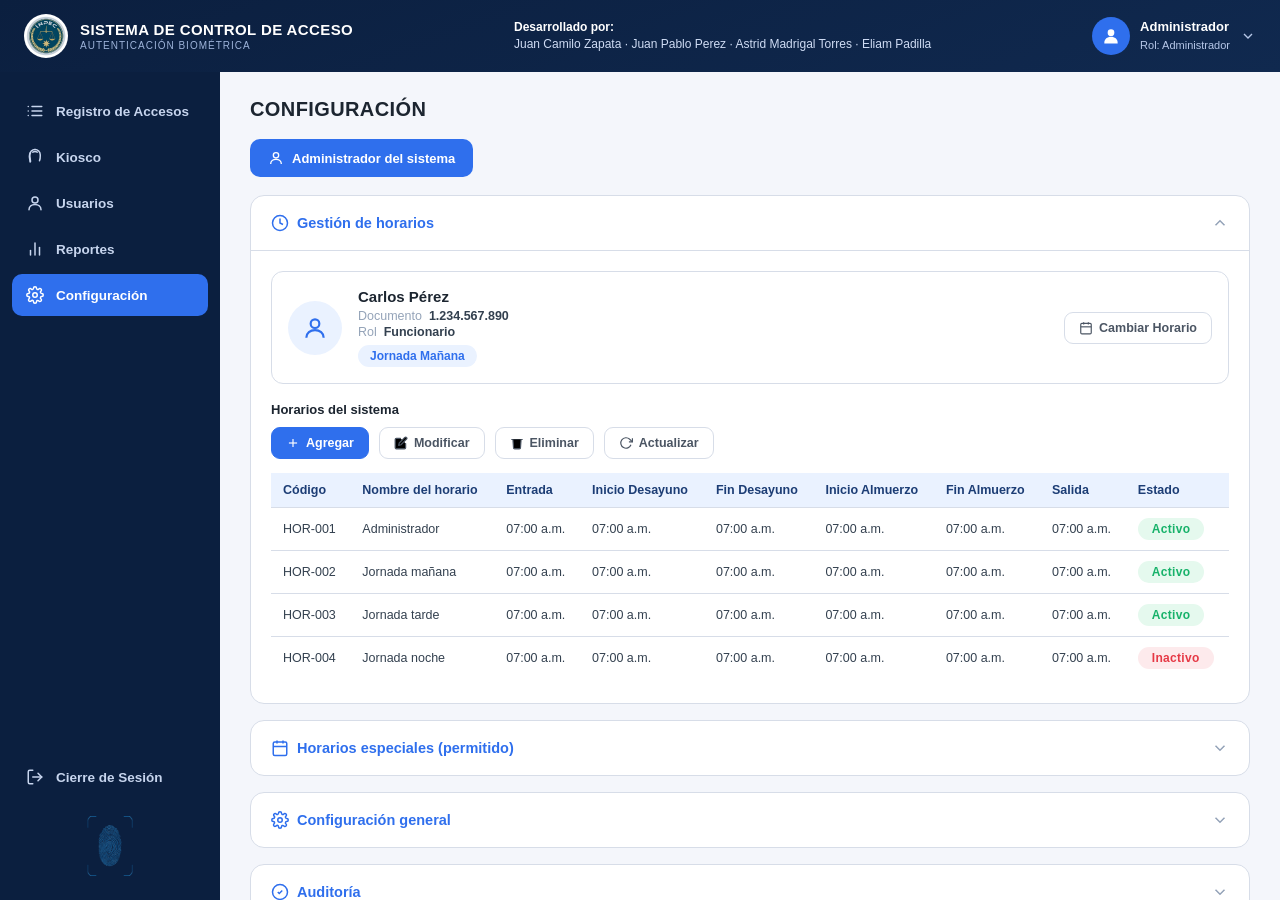
==== configuracion.html @ dfa9789c "construyendo el acordeón  envolviendo las 2 secciones que ya existen (Gestión de horarios y Horarios" ====
<!DOCTYPE html>
<html lang="es">
<head>
<meta charset="UTF-8">
<meta name="viewport" content="width=device-width, initial-scale=1.0">
<title>Configuración | BioAccess</title>
<link rel="stylesheet" href="css/styles.css">
<link rel="stylesheet" href="css/app-shell.css">
<link rel="stylesheet" href="css/registro.css">
<link rel="stylesheet" href="css/configuracion.css">
</head>
<body>

<div class="app">

  <!-- ================= Topbar ================= -->
  <header class="topbar">
    <div class="topbar-brand">
      <img class="logo-inpec" src="assets/logo-inpec.png" alt="Logo INPEC">
      <div class="topbar-brand-text">
        <h1>SISTEMA DE CONTROL DE ACCESO</h1>
        <p>AUTENTICACIÓN BIOMÉTRICA</p>
      </div>
    </div>

    <div class="topbar-devs">
      <strong>Desarrollado por:</strong>
      Juan Camilo Zapata · Juan Pablo Perez · Astrid Madrigal Torres · Eliam Padilla
    </div>

    <div class="topbar-profile">
      <div class="avatar">
        <svg viewBox="0 0 24 24" fill="currentColor">
          <circle cx="12" cy="8" r="4"/>
          <path d="M4 20c0-4.4 3.6-7 8-7s8 2.6 8 7v1H4v-1z"/>
        </svg>
      </div>
      <div class="who">
        <strong>Administrador</strong>
        <span>Rol: Administrador</span>
      </div>
      <svg class="chevron" viewBox="0 0 24 24" fill="none" stroke="currentColor" stroke-width="2"><path d="M6 9l6 6 6-6"/></svg>
    </div>
  </header>

  <div class="app-body">

    <!-- ================= Sidebar ================= -->
    <aside class="sidebar">
      <nav class="sidebar-nav">
        <a href="registro.html" class="sidebar-link">
          <svg viewBox="0 0 24 24" fill="none" stroke-width="2" stroke-linecap="round" stroke-linejoin="round"><line x1="8" y1="6" x2="21" y2="6"/><line x1="8" y1="12" x2="21" y2="12"/><line x1="8" y1="18" x2="21" y2="18"/><line x1="3" y1="6" x2="3.01" y2="6"/><line x1="3" y1="12" x2="3.01" y2="12"/><line x1="3" y1="18" x2="3.01" y2="18"/></svg>
          Registro de Accesos
        </a>
        <a href="kiosco.html" class="sidebar-link">
          <svg viewBox="0 0 24 24" fill="none" stroke-width="2" stroke-linecap="round" stroke-linejoin="round"><path d="M12 2a7 7 0 0 0-7 7c0 4 1 6 1 9"/><path d="M12 2a7 7 0 0 1 7 7c0 3 .3 5-1 8"/><path d="M9 5.5a6 6 0 0 1 6 0"/><path d="M6 6.5C6 6.5 4.5 8 4.5 11c0 3.5 1 5 1 7.5"/></svg>
          Kiosco
        </a>
        <a href="usuarios.html" class="sidebar-link">
          <svg viewBox="0 0 24 24" fill="none" stroke-width="2" stroke-linecap="round" stroke-linejoin="round"><circle cx="12" cy="8" r="4"/><path d="M4 21c0-4.4 3.6-7 8-7s8 2.6 8 7"/></svg>
          Usuarios
        </a>
        <a href="reportes.html" class="sidebar-link">
          <svg viewBox="0 0 24 24" fill="none" stroke-width="2" stroke-linecap="round" stroke-linejoin="round"><line x1="18" y1="20" x2="18" y2="10"/><line x1="12" y1="20" x2="12" y2="4"/><line x1="6" y1="20" x2="6" y2="14"/></svg>
          Reportes
        </a>
        <a href="configuracion.html" class="sidebar-link active">
          <svg viewBox="0 0 24 24" fill="none" stroke-width="2" stroke-linecap="round" stroke-linejoin="round"><circle cx="12" cy="12" r="3"/><path d="M19.4 15a1.7 1.7 0 0 0 .3 1.9l.1.1a2 2 0 1 1-2.8 2.8l-.1-.1a1.7 1.7 0 0 0-1.9-.3 1.7 1.7 0 0 0-1 1.5V21a2 2 0 1 1-4 0v-.1a1.7 1.7 0 0 0-1-1.6 1.7 1.7 0 0 0-1.9.3l-.1.1a2 2 0 1 1-2.8-2.8l.1-.1a1.7 1.7 0 0 0 .3-1.9 1.7 1.7 0 0 0-1.5-1H3a2 2 0 1 1 0-4h.1a1.7 1.7 0 0 0 1.6-1 1.7 1.7 0 0 0-.3-1.9l-.1-.1a2 2 0 1 1 2.8-2.8l.1.1a1.7 1.7 0 0 0 1.9.3H9a1.7 1.7 0 0 0 1-1.5V3a2 2 0 1 1 4 0v.1a1.7 1.7 0 0 0 1 1.5 1.7 1.7 0 0 0 1.9-.3l.1-.1a2 2 0 1 1 2.8 2.8l-.1.1a1.7 1.7 0 0 0-.3 1.9V9a1.7 1.7 0 0 0 1.5 1H21a2 2 0 1 1 0 4h-.1a1.7 1.7 0 0 0-1.5 1z"/></svg>
          Configuración
        </a>
      </nav>

      <div class="sidebar-spacer"></div>

      <nav class="sidebar-nav">
        <a href="index.html" class="sidebar-link">
          <svg viewBox="0 0 24 24" fill="none" stroke-width="2" stroke-linecap="round" stroke-linejoin="round"><path d="M9 21H5a2 2 0 0 1-2-2V5a2 2 0 0 1 2-2h4"/><polyline points="16 17 21 12 16 7"/><line x1="21" y1="12" x2="9" y2="12"/></svg>
          Cierre de Sesión
        </a>
      </nav>

      <div class="sidebar-fingerprint">
        <img src="assets/logo-huella.png" alt="Huella digital">
      </div>
    </aside>

    <!-- ================= Contenido ================= -->
    <main class="content">
      <h2 class="page-title">CONFIGURACIÓN</h2>

      <button class="btn-open-admin" onclick="document.getElementById('modalAdmin').classList.remove('hidden'); cargarAdministradores();">
        <svg viewBox="0 0 24 24" fill="none" stroke="currentColor" stroke-width="2"><circle cx="12" cy="8" r="4"/><path d="M4 21c0-4.4 3.6-7 8-7s8 2.6 8 7"/></svg>
        Administrador del sistema
      </button>

      <div class="acordeon">

        <!-- ============ Gestión de horarios ============ -->
        <div class="acordeon-item abierto" data-panel="horarios">
          <button class="acordeon-header" onclick="alternarAcordeon('horarios')">
            <span class="acordeon-header-left">
              <svg viewBox="0 0 24 24" fill="none" stroke="currentColor" stroke-width="2"><circle cx="12" cy="12" r="10"/><polyline points="12 6 12 12 16 14"/></svg>
              Gestión de horarios
            </span>
            <svg class="acordeon-chevron" viewBox="0 0 24 24" fill="none" stroke="currentColor" stroke-width="2"><polyline points="6 9 12 15 18 9"/></svg>
          </button>
          <div class="acordeon-body">

            <div class="current-schedule">
              <div class="avatar-lg">
                <svg viewBox="0 0 24 24" fill="none" stroke="currentColor" stroke-width="2"><circle cx="12" cy="8" r="4"/><path d="M4 21c0-4.4 3.6-7 8-7s8 2.6 8 7"/></svg>
              </div>
              <div class="info">
                <h4>Carlos Pérez</h4>
                <p>Documento &nbsp;<strong>1.234.567.890</strong></p>
                <p>Rol &nbsp;<strong>Funcionario</strong></p>
                <span class="schedule-chip">Jornada Mañana</span>
              </div>
              <button class="btn-sm">
                <svg viewBox="0 0 24 24" fill="none" stroke="currentColor" stroke-width="2"><rect x="3" y="4" width="18" height="18" rx="2"/><line x1="16" y1="2" x2="16" y2="6"/><line x1="8" y1="2" x2="8" y2="6"/><line x1="3" y1="10" x2="21" y2="10"/></svg>
                Cambiar Horario
              </button>
            </div>

            <p style="font-size:13px; font-weight:700; color:#1c2530; margin-bottom:10px;">Horarios del sistema</p>

            <div class="actions-bar">
              <button class="btn-sm primary">
                <svg viewBox="0 0 24 24" fill="none" stroke="currentColor" stroke-width="2"><line x1="12" y1="5" x2="12" y2="19"/><line x1="5" y1="12" x2="19" y2="12"/></svg>
                Agregar
              </button>
              <button class="btn-sm">
                <svg viewBox="0 0 24 24" stroke-width="2" stroke-linecap="round" stroke-linejoin="round"><path d="M11 4H4a2 2 0 0 0-2 2v14a2 2 0 0 0 2 2h14a2 2 0 0 0 2-2v-7"/><path d="M18.5 2.5a2.1 2.1 0 0 1 3 3L12 15l-4 1 1-4 9.5-9.5z"/></svg>
                Modificar
              </button>
              <button class="btn-sm">
                <svg viewBox="0 0 24 24" stroke-width="2" stroke-linecap="round" stroke-linejoin="round"><polyline points="3 6 5 6 21 6"/><path d="M19 6l-1 14a2 2 0 0 1-2 2H8a2 2 0 0 1-2-2L5 6"/></svg>
                Eliminar
              </button>
              <button class="btn-sm">
                <svg viewBox="0 0 24 24" fill="none" stroke="currentColor" stroke-width="2"><polyline points="23 4 23 10 17 10"/><path d="M20.5 15a9 9 0 1 1-2.1-9.4L23 10"/></svg>
                Actualizar
              </button>
            </div>

            <div class="table-mini-wrap">
              <table class="table-mini">
                <thead>
                  <tr>
                    <th>Código</th><th>Nombre del horario</th><th>Entrada</th>
                    <th>Inicio Desayuno</th><th>Fin Desayuno</th>
                    <th>Inicio Almuerzo</th><th>Fin Almuerzo</th>
                    <th>Salida</th><th>Estado</th>
                  </tr>
                </thead>
                <tbody>
                  <tr><td>HOR-001</td><td>Administrador</td><td>07:00 a.m.</td><td>07:00 a.m.</td><td>07:00 a.m.</td><td>07:00 a.m.</td><td>07:00 a.m.</td><td>07:00 a.m.</td><td><span class="badge activo">Activo</span></td></tr>
                  <tr><td>HOR-002</td><td>Jornada mañana</td><td>07:00 a.m.</td><td>07:00 a.m.</td><td>07:00 a.m.</td><td>07:00 a.m.</td><td>07:00 a.m.</td><td>07:00 a.m.</td><td><span class="badge activo">Activo</span></td></tr>
                  <tr><td>HOR-003</td><td>Jornada tarde</td><td>07:00 a.m.</td><td>07:00 a.m.</td><td>07:00 a.m.</td><td>07:00 a.m.</td><td>07:00 a.m.</td><td>07:00 a.m.</td><td><span class="badge activo">Activo</span></td></tr>
                  <tr><td>HOR-004</td><td>Jornada noche</td><td>07:00 a.m.</td><td>07:00 a.m.</td><td>07:00 a.m.</td><td>07:00 a.m.</td><td>07:00 a.m.</td><td>07:00 a.m.</td><td><span class="badge inactivo">Inactivo</span></td></tr>
                </tbody>
              </table>
            </div>

          </div>
        </div>

        <!-- ============ Horarios especiales ============ -->
        <div class="acordeon-item" data-panel="especiales">
          <button class="acordeon-header" onclick="alternarAcordeon('especiales')">
            <span class="acordeon-header-left">
              <svg viewBox="0 0 24 24" fill="none" stroke="currentColor" stroke-width="2"><rect x="3" y="4" width="18" height="18" rx="2"/><line x1="16" y1="2" x2="16" y2="6"/><line x1="8" y1="2" x2="8" y2="6"/><line x1="3" y1="10" x2="21" y2="10"/></svg>
              Horarios especiales (permitido)
            </span>
            <svg class="acordeon-chevron" viewBox="0 0 24 24" fill="none" stroke="currentColor" stroke-width="2"><polyline points="6 9 12 15 18 9"/></svg>
          </button>
          <div class="acordeon-body">

            <div class="actions-bar">
              <button class="btn-sm primary">
                <svg viewBox="0 0 24 24" fill="none" stroke="currentColor" stroke-width="2"><line x1="12" y1="5" x2="12" y2="19"/><line x1="5" y1="12" x2="19" y2="12"/></svg>
                Agregar
              </button>
              <button class="btn-sm">
                <svg viewBox="0 0 24 24" stroke-width="2" stroke-linecap="round" stroke-linejoin="round"><path d="M11 4H4a2 2 0 0 0-2 2v14a2 2 0 0 0 2 2h14a2 2 0 0 0 2-2v-7"/><path d="M18.5 2.5a2.1 2.1 0 0 1 3 3L12 15l-4 1 1-4 9.5-9.5z"/></svg>
                Modificar
              </button>
              <button class="btn-sm">
                <svg viewBox="0 0 24 24" stroke-width="2" stroke-linecap="round" stroke-linejoin="round"><polyline points="3 6 5 6 21 6"/><path d="M19 6l-1 14a2 2 0 0 1-2 2H8a2 2 0 0 1-2-2L5 6"/></svg>
                Eliminar
              </button>
              <label class="filter-input filter-search">
                <svg viewBox="0 0 24 24" fill="none" stroke="currentColor" stroke-width="2"><circle cx="11" cy="11" r="8"/><line x1="21" y1="21" x2="16.65" y2="16.65"/></svg>
                <input type="text" placeholder="Buscar">
              </label>
            </div>

            <div class="table-mini-wrap">
              <table class="table-mini">
                <thead>
                  <tr><th>Usuarios</th><th>Motivo</th><th>Fecha</th><th>Hora inicio</th><th>Hora fin</th><th>Rol</th><th>Estado</th></tr>
                </thead>
                <tbody>
                  <tr><td>Carlos Pérez</td><td>Cita médica</td><td>10/07/2026</td><td>09:00 a.m.</td><td>11:00 a.m.</td><td>Vigilancia</td><td><span class="badge aprobado">Aprobado</span></td></tr>
                  <tr><td>Laura Torres</td><td>Capacitación</td><td>10/07/2026</td><td>02:00 p.m.</td><td>05:00 p.m.</td><td>Administrativos</td><td><span class="badge aprobado">Aprobado</span></td></tr>
                  <tr><td>Miguel Ángel</td><td>Trámites personales</td><td>10/07/2026</td><td>08:00 a.m.</td><td>10:00 a.m.</td><td>Administrador</td><td><span class="badge aprobado">Aprobado</span></td></tr>
                  <tr><td>Valentina Ruiz</td><td>Permiso personales</td><td>10/07/2026</td><td>03:00 p.m.</td><td>04:00 p.m.</td><td>Funcionario</td><td><span class="badge pendiente">Pendiente</span></td></tr>
                </tbody>
              </table>
            </div>

          </div>
        </div>

        <!-- ============ Configuración general (próximamente) ============ -->
        <div class="acordeon-item" data-panel="configGeneral">
          <button class="acordeon-header" onclick="alternarAcordeon('configGeneral')">
            <span class="acordeon-header-left">
              <svg viewBox="0 0 24 24" fill="none" stroke="currentColor" stroke-width="2"><circle cx="12" cy="12" r="3"/><path d="M19.4 15a1.7 1.7 0 0 0 .3 1.9l.1.1a2 2 0 1 1-2.8 2.8l-.1-.1a1.7 1.7 0 0 0-1.9-.3 1.7 1.7 0 0 0-1 1.5V21a2 2 0 1 1-4 0v-.1a1.7 1.7 0 0 0-1-1.6 1.7 1.7 0 0 0-1.9.3l-.1.1a2 2 0 1 1-2.8-2.8l.1-.1a1.7 1.7 0 0 0 .3-1.9 1.7 1.7 0 0 0-1.5-1H3a2 2 0 1 1 0-4h.1a1.7 1.7 0 0 0 1.6-1 1.7 1.7 0 0 0-.3-1.9l-.1-.1a2 2 0 1 1 2.8-2.8l.1.1a1.7 1.7 0 0 0 1.9.3H9a1.7 1.7 0 0 0 1-1.5V3a2 2 0 1 1 4 0v.1a1.7 1.7 0 0 0 1 1.5 1.7 1.7 0 0 0 1.9-.3l.1-.1a2 2 0 1 1 2.8 2.8l-.1.1a1.7 1.7 0 0 0-.3 1.9V9a1.7 1.7 0 0 0 1.5 1H21a2 2 0 1 1 0 4h-.1a1.7 1.7 0 0 0-1.5 1z"/></svg>
              Configuración general
            </span>
            <svg class="acordeon-chevron" viewBox="0 0 24 24" fill="none" stroke="currentColor" stroke-width="2"><polyline points="6 9 12 15 18 9"/></svg>
          </button>
          <div class="acordeon-body">
            <p style="font-size:13px; color:var(--gris-claro);">Próximamente: nombre de la institución, NIT, minutos de tolerancia, correo de notificaciones y ruta de respaldo.</p>
          </div>
        </div>

        <!-- ============ Auditoría (próximamente) ============ -->
        <div class="acordeon-item" data-panel="auditoria">
          <button class="acordeon-header" onclick="alternarAcordeon('auditoria')">
            <span class="acordeon-header-left">
              <svg viewBox="0 0 24 24" fill="none" stroke="currentColor" stroke-width="2"><path d="M9 12l2 2 4-4"/><circle cx="12" cy="12" r="10"/></svg>
              Auditoría
            </span>
            <svg class="acordeon-chevron" viewBox="0 0 24 24" fill="none" stroke="currentColor" stroke-width="2"><polyline points="6 9 12 15 18 9"/></svg>
          </button>
          <div class="acordeon-body">
            <p style="font-size:13px; color:var(--gris-claro);">Próximamente: historial de inicios de sesión, intentos fallidos y cambios realizados en el sistema.</p>
          </div>
        </div>

      </div>

      <!-- ============ Modal: Administrador del sistema ============ -->
      
      <div class="modal-overlay hidden" id="modalAdmin">
        <div class="modal-box">
          <button class="modal-close" onclick="document.getElementById('modalAdmin').classList.add('hidden')" aria-label="Cerrar">
            <svg viewBox="0 0 24 24" fill="none" stroke="currentColor" stroke-width="2"><line x1="18" y1="6" x2="6" y2="18"/><line x1="6" y1="6" x2="18" y2="18"/></svg>
          </button>

          <div class="panel-title">
            <svg viewBox="0 0 24 24" fill="none" stroke="currentColor" stroke-width="2"><circle cx="12" cy="8" r="4"/><path d="M4 21c0-4.4 3.6-7 8-7s8 2.6 8 7"/></svg>
            Administrador del sistema
          </div>
          <p style="font-size:12px; color:var(--gris-claro); margin-bottom:14px;">Lista de administradores</p>

          <div class="actions-bar">
            <button class="btn-sm primary" onclick="abrirModoNuevoAdmin()">
              <svg viewBox="0 0 24 24" fill="none" stroke="currentColor" stroke-width="2"><line x1="12" y1="5" x2="12" y2="19"/><line x1="5" y1="12" x2="19" y2="12"/></svg>
              Nuevo
            </button>
            
            <button class="btn-sm" onclick="cargarAdministradores()">
              <svg viewBox="0 0 24 24" fill="none" stroke="currentColor" stroke-width="2"><polyline points="23 4 23 10 17 10"/><path d="M20.5 15a9 9 0 1 1-2.1-9.4L23 10"/></svg>
              Actualizar
            </button>
          </div>

          <div style="border:1px solid var(--gris-borde); border-radius:10px; padding:6px; margin-bottom:20px;" id="listaAdministradores">
            <!-- Se llena dinámicamente desde JS -->
          </div>

          <p style="font-size:13px; font-weight:700; color:#1c2530; margin-bottom:14px;" id="tituloFormAdmin">Información del administrador seleccionado</p>

          <div class="form-field">
            <label>Nombre completo</label>
            <input type="text" id="adminNombreCompleto">
          </div>
          <div class="form-field">
            <label>Documento</label>
            <input type="text" id="adminDocumento">
          </div>
          <div class="form-field">
            <label>Usuario</label>
            <input type="text" id="adminUsuario">
          </div>
          <div class="form-field">
            <label>Correo electrónico</label>
            <input type="email" id="adminCorreo">
          </div>
          <div class="form-field" id="campoContrasenaNuevo" style="display:none;">
            <label>Contraseña</label>
            <input type="password" id="adminPasswordNuevo">
          </div>
          <div class="form-field" id="campoFechaCreacion">
            <label>Fecha de creación</label>
            <input type="text" id="adminFechaCreacion" disabled>
          </div>
          <div class="form-field" id="campoEstadoAdmin">
            <label>Estado</label>
            <select id="adminEstado" disabled>
              <option value="ACTIVO">Activo</option>
              <option value="INACTIVO">Inactivo</option>
            </select>
          </div>

          <div class="form-actions" id="botonesAdminExistente">
            <button class="btn-outline" onclick="abrirModalCambiarPassword()">
              <svg viewBox="0 0 24 24" fill="none" stroke="currentColor" stroke-width="2"><rect x="3" y="11" width="18" height="11" rx="2"/><path d="M7 11V7a5 5 0 0 1 10 0v4"/></svg>
              Cambiar contraseña
            </button>
            <button class="btn-danger-outline" id="btnDesactivarAdmin" onclick="alternarEstadoAdminSeleccionado()">
              <svg viewBox="0 0 24 24" fill="none" stroke="currentColor" stroke-width="2"><circle cx="12" cy="12" r="10"/><line x1="15" y1="9" x2="9" y2="15"/><line x1="9" y1="9" x2="15" y2="15"/></svg>
              Desactivar
            </button>
          </div>

          <div class="btn-guardar-row" style="gap:10px;">
            <button class="btn-outline" id="btnCancelarNuevo" style="display:none; flex:0;" onclick="cancelarModoNuevoAdmin()">Cancelar</button>
            <button class="btn-guardar" onclick="guardarAdministrador()">
              <svg viewBox="0 0 24 24" fill="none" stroke="currentColor" stroke-width="2"><path d="M19 21H5a2 2 0 0 1-2-2V5a2 2 0 0 1 2-2h11l5 5v11a2 2 0 0 1-2 2z"/><polyline points="17 21 17 13 7 13 7 21"/><polyline points="7 3 7 8 15 8"/></svg>
              Guardar cambio
            </button>
          </div>
        </div>
      </div>

      <!-- ============ Modal: Cambiar contraseña ============ -->
      <div class="modal-overlay hidden" id="modalCambiarPassword">
        <div class="modal-box" style="max-width:380px;">
          <button class="modal-close" onclick="cerrarModalCambiarPassword()" aria-label="Cerrar">
            <svg viewBox="0 0 24 24" fill="none" stroke="currentColor" stroke-width="2"><line x1="18" y1="6" x2="6" y2="18"/><line x1="6" y1="6" x2="18" y2="18"/></svg>
          </button>
          <div class="panel-title">
            <svg viewBox="0 0 24 24" fill="none" stroke="currentColor" stroke-width="2"><rect x="3" y="11" width="18" height="11" rx="2"/><path d="M7 11V7a5 5 0 0 1 10 0v4"/></svg>
            Cambiar contraseña
          </div>
          <div class="form-field">
            <label>Nueva contraseña</label>
            <input type="password" id="nuevaPassword1">
          </div>
          <div class="form-field">
            <label>Confirmar nueva contraseña</label>
            <input type="password" id="nuevaPassword2">
          </div>
          <p id="textoCoincidenciaPassword" style="font-size:13px; font-weight:600; text-align:center; margin-bottom:10px;"></p>
          <div class="btn-guardar-row">
            <button class="btn-guardar" onclick="confirmarCambioPassword()">Guardar contraseña</button>
          </div>
        </div>
      </div>

      <!-- ============ Modal: Confirmación (reutilizable) ============ -->
      <div class="modal-overlay hidden" id="modalConfirmacion">
        <div class="modal-box" style="max-width:380px;">
          <div class="panel-title">
            <svg viewBox="0 0 24 24" fill="none" stroke="currentColor" stroke-width="2"><circle cx="12" cy="12" r="10"/><line x1="12" y1="8" x2="12" y2="12"/><line x1="12" y1="16" x2="12.01" y2="16"/></svg>
            <span id="tituloConfirmacion">Confirmar acción</span>
          </div>
          <p id="mensajeConfirmacion" style="font-size:13px; color:var(--gris-texto); margin-bottom:20px;"></p>
          <div class="form-actions">
            <button class="btn-outline" id="btnCancelarConfirmacion">Cancelar</button>
            <button class="btn-guardar" id="btnAceptarConfirmacion" style="margin-left:0;">Aceptar</button>
          </div>
        </div>
      </div>

      <!-- ============ Modal: Aviso (reutilizable) ============ -->
      <div class="modal-overlay hidden" id="modalAviso">
        <div class="modal-box" style="max-width:380px;">
          <div class="panel-title">
            <svg viewBox="0 0 24 24" fill="none" stroke="currentColor" stroke-width="2"><circle cx="12" cy="12" r="10"/><path d="M9 12l2 2 4-4"/></svg>
            <span id="tituloAviso">Aviso</span>
          </div>
          <p id="mensajeAviso" style="font-size:13px; color:var(--gris-texto); margin-bottom:20px;"></p>
          <div class="btn-guardar-row">
            <button class="btn-guardar" id="btnAceptarAviso">Aceptar</button>
          </div>
        </div>
      </div>

    </main>
  </div>
</div>
<script>
  // ============ Estado del modal de Administrador ============
  let administradoresCompletos = [];
  let idAdminSeleccionado = null;
  let modoNuevoAdmin = false;
  let idAdminAntesDeNuevo = null; // ← nueva: recuerda a quién tenías abierto

  async function cargarAdministradores() {
    const resultado = await window.pywebview.api.listar_administradores();

    if (!resultado.ok) {
      await mostrarAviso('No se pudo cargar la lista de administradores: ' + resultado.error, 'Error');
      return;
    }

    administradoresCompletos = resultado.datos;
    renderizarListaAdmins();

    if (administradoresCompletos.length > 0) {
      seleccionarAdmin(administradoresCompletos[0].id_usuario);
    } else {
      abrirModoNuevoAdmin();
    }
  }

  function renderizarListaAdmins() {
    const contenedor = document.getElementById('listaAdministradores');
    contenedor.innerHTML = '';

    administradoresCompletos.forEach(admin => {
      const fila = document.createElement('div');
      fila.className = 'admin-list-row' + (admin.id_usuario === idAdminSeleccionado ? ' selected' : '');
      fila.onclick = () => seleccionarAdmin(admin.id_usuario);
      fila.innerHTML = `
        <span class="name">${admin.nombre_completo}${admin.estado ? '' : ' (Inactivo)'}</span>
        <span class="user">${admin.usuario}</span>
      `;
      contenedor.appendChild(fila);
    });
  }

  function seleccionarAdmin(idUsuario) {
    const admin = administradoresCompletos.find(a => a.id_usuario === idUsuario);
    if (!admin) return;

    idAdminSeleccionado = idUsuario;
    modoNuevoAdmin = false;

    document.getElementById('adminNombreCompleto').value = admin.nombre_completo || '';
    document.getElementById('adminDocumento').value = admin.documento || '';
    document.getElementById('adminUsuario').value = admin.usuario || '';
    document.getElementById('adminCorreo').value = admin.correo_electronico || '';
    document.getElementById('adminFechaCreacion').value = admin.fecha_creacion || '';
    document.getElementById('adminEstado').value = admin.estado ? 'ACTIVO' : 'INACTIVO';

    document.getElementById('campoContrasenaNuevo').style.display = 'none';
    document.getElementById('campoFechaCreacion').style.display = '';
    document.getElementById('campoEstadoAdmin').style.display = '';
    document.getElementById('botonesAdminExistente').style.display = '';
    document.getElementById('tituloFormAdmin').textContent = 'Información del administrador seleccionado';
    document.getElementById('btnCancelarNuevo').style.display = 'none';

        const btnDesactivar = document.getElementById('btnDesactivarAdmin');
    if (admin.estado) {
      btnDesactivar.className = 'btn-danger-outline';
      btnDesactivar.innerHTML = `<svg viewBox="0 0 24 24" fill="none" stroke="currentColor" stroke-width="2"><circle cx="12" cy="12" r="10"/><line x1="15" y1="9" x2="9" y2="15"/><line x1="9" y1="9" x2="15" y2="15"/></svg> Desactivar`;
    } else {
      btnDesactivar.className = 'btn-success-outline';
      btnDesactivar.innerHTML = `<svg viewBox="0 0 24 24" fill="none" stroke="currentColor" stroke-width="2"><circle cx="12" cy="12" r="10"/><path d="M9 12l2 2 4-4"/></svg> Activar`;
    }

    renderizarListaAdmins();
  }

  function descartarCambiosAdmin() {
    // El botón "Editar": si había un admin seleccionado, recarga sus
    // datos originales (descarta cambios sin guardar). Si estabas en
    // modo "Nuevo", simplemente limpia el formulario de nuevo.
    if (modoNuevoAdmin || idAdminSeleccionado === null) {
      abrirModoNuevoAdmin();
    } else {
      seleccionarAdmin(idAdminSeleccionado);
    }
  }

  function abrirModoNuevoAdmin() {
    idAdminAntesDeNuevo = idAdminSeleccionado;
    modoNuevoAdmin = true;
    idAdminSeleccionado = null;

    document.getElementById('adminNombreCompleto').value = '';
    document.getElementById('adminDocumento').value = '';
    document.getElementById('adminUsuario').value = '';
    document.getElementById('adminCorreo').value = '';
    document.getElementById('adminPasswordNuevo').value = '';

    document.getElementById('campoContrasenaNuevo').style.display = '';
    document.getElementById('campoFechaCreacion').style.display = 'none';
    document.getElementById('campoEstadoAdmin').style.display = 'none';
    document.getElementById('botonesAdminExistente').style.display = 'none';
    document.getElementById('tituloFormAdmin').textContent = 'Nuevo administrador';

     // Solo muestra "Cancelar" si hay a dónde regresar
    document.getElementById('btnCancelarNuevo').style.display = idAdminAntesDeNuevo !== null ? '' : 'none';

    renderizarListaAdmins(); // quita el resaltado de selección
  }
    function cancelarModoNuevoAdmin() {
    document.getElementById('btnCancelarNuevo').style.display = 'none';
    if (idAdminAntesDeNuevo !== null) {
      seleccionarAdmin(idAdminAntesDeNuevo);
    }
  }

  async function guardarAdministrador() {
    const datos = {
      nombre_completo: document.getElementById('adminNombreCompleto').value.trim(),
      documento: document.getElementById('adminDocumento').value.trim(),
      usuario: document.getElementById('adminUsuario').value.trim(),
      correo_electronico: document.getElementById('adminCorreo').value.trim(),
    };

    if (!datos.nombre_completo || !datos.documento || !datos.usuario) {
      await mostrarAviso('Nombre completo, documento y usuario son obligatorios.', 'Error');
      return;
    }

    if (modoNuevoAdmin) {
      const password = document.getElementById('adminPasswordNuevo').value;
      if (!password || password.length < 4) {
        await mostrarAviso('La contraseña debe tener al menos 4 caracteres.', 'Error');
        return;
      }
      datos.password = password;

      const resultado = await window.pywebview.api.crear_administrador(datos);
      if (!resultado.ok) {
        await mostrarAviso('No se pudo crear el administrador: ' + resultado.error, 'Error');
        return;
      }
      await mostrarAviso(resultado.mensaje, 'Éxito');
    } else {
      const resultado = await window.pywebview.api.actualizar_administrador(idAdminSeleccionado, datos);
      if (!resultado.ok) {
        await mostrarAviso('No se pudo actualizar el administrador: ' + resultado.error, 'Error');
        return;
      }
      await mostrarAviso(resultado.mensaje, 'Éxito');
    }

    await cargarAdministradores();
  }

  async function alternarEstadoAdminSeleccionado() {
    if (idAdminSeleccionado === null) return;

    const admin = administradoresCompletos.find(a => a.id_usuario === idAdminSeleccionado);
    const estaActivo = !!admin.estado;
    const nuevoEstado = estaActivo ? 'INACTIVO' : 'ACTIVO';

    const confirmado = await mostrarConfirmacion(
      estaActivo
        ? 'El administrador no podrá iniciar sesión hasta que lo reactives.'
        : 'El administrador volverá a poder iniciar sesión.',
      estaActivo ? '¿Desactivar a este administrador?' : '¿Activar a este administrador?'
    );
    if (!confirmado) return;

    const resultado = await window.pywebview.api.cambiar_estado_administrador(idAdminSeleccionado, nuevoEstado);
    if (!resultado.ok) {
      await mostrarAviso('No se pudo actualizar el estado: ' + resultado.error, 'Error');
      return;
    }
    await mostrarAviso(resultado.mensaje, 'Éxito');
    await cargarAdministradores();
  }

  // ============ Modal: Cambiar contraseña ============

  function abrirModalCambiarPassword() {
    if (idAdminSeleccionado === null) return;
    document.getElementById('nuevaPassword1').value = '';
    document.getElementById('nuevaPassword2').value = '';
    document.getElementById('textoCoincidenciaPassword').textContent = '';
    document.getElementById('modalCambiarPassword').classList.remove('hidden');
  }

  function cerrarModalCambiarPassword() {
    document.getElementById('modalCambiarPassword').classList.add('hidden');
  }

  document.getElementById('nuevaPassword1').addEventListener('input', verificarCoincidenciaPassword);
  document.getElementById('nuevaPassword2').addEventListener('input', verificarCoincidenciaPassword);

  function verificarCoincidenciaPassword() {
    const p1 = document.getElementById('nuevaPassword1').value;
    const p2 = document.getElementById('nuevaPassword2').value;
    const texto = document.getElementById('textoCoincidenciaPassword');

    if (p2 === '') { texto.textContent = ''; return; }

    if (p1 === p2) {
      texto.textContent = '✓ Las contraseñas coinciden';
      texto.style.color = 'var(--verde)';
    } else {
      texto.textContent = '✗ Las contraseñas no coinciden';
      texto.style.color = 'var(--rojo)';
    }
  }

  async function confirmarCambioPassword() {
    const p1 = document.getElementById('nuevaPassword1').value;
    const p2 = document.getElementById('nuevaPassword2').value;

    if (!p1 || p1.length < 4) {
      await mostrarAviso('La contraseña debe tener al menos 4 caracteres.', 'Error');
      return;
    }
    if (p1 !== p2) {
      await mostrarAviso('Las contraseñas no coinciden.', 'Error');
      return;
    }

    const resultado = await window.pywebview.api.cambiar_password_administrador(idAdminSeleccionado, p1);
    if (!resultado.ok) {
      await mostrarAviso('No se pudo cambiar la contraseña: ' + resultado.error, 'Error');
      return;
    }
    cerrarModalCambiarPassword();
    await mostrarAviso(resultado.mensaje, 'Éxito');
  }

  // ============ Modal de Confirmación (reutilizable) ============

  function mostrarConfirmacion(mensaje, titulo = 'Confirmar acción') {
    return new Promise((resolver) => {
      const overlay = document.getElementById('modalConfirmacion');
      document.getElementById('tituloConfirmacion').textContent = titulo;
      document.getElementById('mensajeConfirmacion').textContent = mensaje;
      overlay.classList.remove('hidden');

      const btnAceptar = document.getElementById('btnAceptarConfirmacion');
      const btnCancelar = document.getElementById('btnCancelarConfirmacion');

      function cerrar(resultado) {
        overlay.classList.add('hidden');
        btnAceptar.removeEventListener('click', aceptar);
        btnCancelar.removeEventListener('click', cancelar);
        resolver(resultado);
      }
      function aceptar() { cerrar(true); }
      function cancelar() { cerrar(false); }

      btnAceptar.addEventListener('click', aceptar);
      btnCancelar.addEventListener('click', cancelar);
    });
  }

  // ============ Modal de Aviso (reutilizable) ============

  function mostrarAviso(mensaje, titulo = 'Aviso') {
    return new Promise((resolver) => {
      const overlay = document.getElementById('modalAviso');
      document.getElementById('tituloAviso').textContent = titulo;
      document.getElementById('mensajeAviso').textContent = mensaje;
      overlay.classList.remove('hidden');

      const btnAceptar = document.getElementById('btnAceptarAviso');

      function cerrar() {
        overlay.classList.add('hidden');
        btnAceptar.removeEventListener('click', cerrar);
        resolver();
      }

      btnAceptar.addEventListener('click', cerrar);
    });
  }

</script>

<script>
  function alternarAcordeon(nombrePanel) {
    const item = document.querySelector(`.acordeon-item[data-panel="${nombrePanel}"]`);
    item.classList.toggle('abierto');
  }
</script>
</body>
</html>
---- css/styles.css ----
/* ============================================================
   BioAccess - Sistema de Control de Acceso
   Hoja de estilos base (compartida por todas las pantallas)
   ============================================================ */

:root {
  /* Colores principales (tomados de la maquetación) */
  --azul-oscuro: #0b1f3f;      /* fondo panel izquierdo / sidebar / topbar */
  --azul-oscuro-2: #10294f;
  --azul-medio: #1c4e9c;       /* acentos, botones */
  --azul-claro: #2f6fed;       /* botones, links, bordes activos */
  --azul-hover: #1a56c4;
  --azul-pastel: #eaf2ff;      /* fondos suaves de inputs / franjas */
  --blanco: #ffffff;
  --gris-texto: #4b5563;
  --gris-claro: #94a3b8;
  --gris-borde: #d7dde8;
  --gris-fondo: #f4f6fb;
  --verde: #17b26a;            /* PERMITIDO / ACTIVO */
  --verde-fondo: #e5f9ee;
  --rojo: #e63946;             /* DENEGADO / INACTIVO */
  --rojo-fondo: #fdeaec;
  --naranja: #f59e0b;          /* Pendiente */
  --naranja-fondo: #fef3e2;
  --sombra: 0 10px 30px rgba(11, 31, 63, 0.15);
  --radio: 12px;
}

* {
  box-sizing: border-box;
  margin: 0;
  padding: 0;
}

body {
  font-family: 'Segoe UI', 'Poppins', Arial, sans-serif;
  color: #1c2530;
  background: var(--gris-fondo);
  -webkit-font-smoothing: antialiased;
}

img { max-width: 100%; display: block; }

a { text-decoration: none; color: inherit; }

button {
  font-family: inherit;
  cursor: pointer;
  border: none;
}

input, select {
  font-family: inherit;
  font-size: 14px;
}

/* Utilidades genéricas reutilizadas en varias pantallas */

.badge {
  display: inline-block;
  padding: 4px 14px;
  border-radius: 20px;
  font-size: 12px;
  font-weight: 700;
  letter-spacing: .3px;
  text-align: center;
}

.badge.permitido,
.badge.activo,
.badge.aprobado {
  background: var(--verde-fondo);
  color: var(--verde);
}

.badge.denegado,
.badge.inactivo {
  background: var(--rojo-fondo);
  color: var(--rojo);
}

.badge.pendiente {
  background: var(--naranja-fondo);
  color: var(--naranja);
}

.icon-btn {
  width: 30px;
  height: 30px;
  display: inline-flex;
  align-items: center;
  justify-content: center;
  border-radius: 8px;
  background: transparent;
}

.icon-btn:hover { background: var(--azul-pastel); }

::-webkit-scrollbar { width: 8px; height: 8px; }
::-webkit-scrollbar-thumb { background: var(--gris-borde); border-radius: 8px; }
---- css/app-shell.css ----
/* ============================================================
   Esqueleto compartido: Topbar + Sidebar + Content
   Usado por: Registro de Accesos, Usuarios, Reportes, Configuración
   ============================================================ */

.app {
  display: flex;
  flex-direction: column;
  height: 100vh;
  overflow: hidden;
}

/* ---------- Topbar ---------- */

.topbar {
  height: 72px;
  min-height: 72px;
  background: linear-gradient(160deg, var(--azul-oscuro) 0%, var(--azul-oscuro-2) 100%);
  color: var(--blanco);
  display: flex;
  align-items: center;
  justify-content: space-between;
  padding: 0 24px;
  gap: 20px;
}

.topbar-brand {
  display: flex;
  align-items: center;
  gap: 12px;
}

.topbar-brand img.logo-inpec {
  width: 44px;
  height: 44px;
  border-radius: 50%;
  background: var(--blanco);
  padding: 2px;
  object-fit: contain;
}

.topbar-brand-text h1 {
  font-size: 15px;
  letter-spacing: .4px;
  line-height: 1.25;
}

.topbar-brand-text p {
  font-size: 10px;
  color: #9db3d9;
  letter-spacing: 1px;
}

.topbar-devs {
  display: none;
  font-size: 12px;
  color: #cfdcf4;
  line-height: 1.4;
  text-align: left;
}

.topbar-devs strong { color: var(--blanco); display: block; font-size: 12px; }

@media (min-width: 980px) {
  .topbar-devs { display: block; }
}

.topbar-profile {
  display: flex;
  align-items: center;
  gap: 10px;
  cursor: pointer;
}

.topbar-profile .avatar {
  width: 38px;
  height: 38px;
  border-radius: 50%;
  background: var(--azul-claro);
  display: flex;
  align-items: center;
  justify-content: center;
}

.topbar-profile .avatar svg { width: 20px; height: 20px; fill: var(--blanco); }

.topbar-profile .who {
  text-align: left;
  line-height: 1.2;
}

.topbar-profile .who strong { display: block; font-size: 13px; }
.topbar-profile .who span { font-size: 11px; color: #b6c7e8; }

.topbar-profile svg.chevron { width: 16px; height: 16px; stroke: #b6c7e8; }

/* ---------- Body: sidebar + content ---------- */

.app-body {
  flex: 1;
  display: flex;
  overflow: hidden;
}

.sidebar {
  width: 220px;
  min-width: 220px;
  background: var(--azul-oscuro);
  display: flex;
  flex-direction: column;
  padding: 18px 12px;
}

.sidebar-nav {
  display: flex;
  flex-direction: column;
  gap: 4px;
}

.sidebar-link {
  display: flex;
  align-items: center;
  gap: 12px;
  padding: 12px 14px;
  border-radius: 10px;
  color: #c7d5ee;
  font-size: 13.5px;
  font-weight: 600;
  transition: background .15s ease, color .15s ease;
}

.sidebar-link svg {
  width: 18px;
  height: 18px;
  stroke: currentColor;
  flex-shrink: 0;
}

.sidebar-link:hover {
  background: rgba(255,255,255,0.06);
  color: var(--blanco);
}

.sidebar-link.active {
  background: var(--azul-claro);
  color: var(--blanco);
}

.sidebar-spacer { flex: 1; }

.sidebar-fingerprint {
  display: flex;
  justify-content: center;
  padding: 18px 0 6px;
  opacity: 0.55;
}

.sidebar-fingerprint img { width: 60px; height: 60px; }

.content {
  flex: 1;
  overflow-y: auto;
  background: var(--gris-fondo);
  padding: 26px 30px 40px;
}

.content h2.page-title {
  font-size: 20px;
  letter-spacing: .4px;
  color: #1c2530;
  margin-bottom: 18px;
}
---- css/registro.css ----
/* ============================================================
   Pantalla: Registro de Accesos
   ============================================================ */

/* ---------- Barra de filtros ---------- */

.filters-bar {
  display: flex;
  flex-wrap: wrap;
  align-items: center;
  gap: 12px;
  margin-bottom: 20px;
}

.filter-input {
  display: flex;
  align-items: center;
  gap: 8px;
  background: var(--blanco);
  border: 1.5px solid var(--gris-borde);
  border-radius: 10px;
  padding: 10px 14px;
  font-size: 13px;
  color: var(--gris-texto);
}

.filter-input svg { width: 16px; height: 16px; stroke: var(--azul-claro); flex-shrink: 0; }

.filter-input input[type="date"],
.filter-input select {
  border: none;
  outline: none;
  background: transparent;
  font-size: 13px;
  color: #1c2530;
}

.filter-search {
  flex: 1;
  min-width: 220px;
}

.filter-search input {
  border: none;
  outline: none;
  background: transparent;
  width: 100%;
  font-size: 13px;
}

.btn-ghost {
  display: flex;
  align-items: center;
  gap: 8px;
  background: var(--blanco);
  border: 1.5px solid var(--gris-borde);
  border-radius: 10px;
  padding: 10px 16px;
  font-size: 13px;
  font-weight: 600;
  color: var(--gris-texto);
  white-space: nowrap;
}

.btn-ghost:hover { background: var(--gris-fondo); }
.btn-ghost svg { width: 16px; height: 16px; stroke: currentColor; }

.btn-export {
  display: flex;
  align-items: center;
  gap: 8px;
  background: var(--azul-claro);
  border: none;
  border-radius: 10px;
  padding: 10px 18px;
  font-size: 13px;
  font-weight: 600;
  color: var(--blanco);
  white-space: nowrap;
}

.btn-export:hover { background: var(--azul-hover); }
.btn-export svg { width: 16px; height: 16px; stroke: var(--blanco); }

/* ---------- Tarjetas de totales ---------- */

.stats-row {
  display: grid;
  grid-template-columns: repeat(auto-fit, minmax(200px, 1fr));
  gap: 16px;
  margin-bottom: 22px;
}

.stat-card {
  background: var(--blanco);
  border: 1px solid var(--gris-borde);
  border-radius: 14px;
  padding: 18px 20px;
  display: flex;
  align-items: center;
  gap: 14px;
}

.stat-icon {
  width: 46px;
  height: 46px;
  border-radius: 12px;
  display: flex;
  align-items: center;
  justify-content: center;
  flex-shrink: 0;
}

.stat-icon svg { width: 22px; height: 22px; }

.stat-icon.total { background: #eaf2ff; }
.stat-icon.total svg { stroke: var(--azul-claro); }

.stat-icon.permitidos { background: var(--verde-fondo); }
.stat-icon.permitidos svg { stroke: var(--verde); }

.stat-icon.denegados { background: var(--rojo-fondo); }
.stat-icon.denegados svg { stroke: var(--rojo); }

.stat-icon.ultimo { background: #f3e8ff; }
.stat-icon.ultimo svg { stroke: #9333ea; }

.stat-info p.label {
  font-size: 12.5px;
  color: var(--gris-claro);
  margin-bottom: 2px;
}

.stat-info p.value {
  font-size: 20px;
  font-weight: 700;
  color: #1c2530;
}

.stat-info p.value.small { font-size: 14px; font-weight: 600; }

/* ---------- Tabla ---------- */

.table-card {
  background: var(--blanco);
  border: 1px solid var(--gris-borde);
  border-radius: 14px;
  overflow: hidden;
}

.table-wrap { overflow-x: auto; }

table.data-table {
  width: 100%;
  border-collapse: collapse;
  font-size: 13px;
}

table.data-table thead th {
  background: var(--azul-pastel);
  color: #1c3d75;
  text-align: left;
  font-weight: 700;
  padding: 13px 16px;
  white-space: nowrap;
}

table.data-table tbody td {
  padding: 13px 16px;
  border-top: 1px solid var(--gris-borde);
  color: #33404f;
  white-space: nowrap;
}

table.data-table tbody tr:hover { background: #fafcff; }

/* ---------- Paginación ---------- */

.table-footer {
  display: flex;
  align-items: center;
  justify-content: space-between;
  flex-wrap: wrap;
  gap: 12px;
  padding: 16px 20px;
}

.table-footer .showing {
  font-size: 12.5px;
  color: var(--gris-claro);
}

.pagination {
  display: flex;
  align-items: center;
  gap: 6px;
}

.pagination button {
  min-width: 32px;
  height: 32px;
  border-radius: 8px;
  border: 1px solid var(--gris-borde);
  background: var(--blanco);
  font-size: 12.5px;
  color: var(--gris-texto);
}

.pagination button.active {
  background: var(--azul-claro);
  border-color: var(--azul-claro);
  color: var(--blanco);
  font-weight: 700;
}

.pagination button:hover:not(.active) { background: var(--gris-fondo); }

.pagination .dots {
  padding: 0 4px;
  color: var(--gris-claro);
  font-size: 12.5px;
}
---- css/configuracion.css ----
/* ============================================================
   Pantalla: Configuración
   ============================================================ */

.config-grid {
  display: grid;
  grid-template-columns: 1fr;
  gap: 20px;
  align-items: start;
}

@media (max-width: 1100px) {
  .config-grid { grid-template-columns: 1fr; }
}

.panel {
  background: var(--blanco);
  border: 1px solid var(--gris-borde);
  border-radius: 14px;
  padding: 20px;
  margin-bottom: 20px;
}

.panel-title {
  display: flex;
  align-items: center;
  gap: 8px;
  font-size: 14.5px;
  font-weight: 700;
  color: var(--azul-claro);
  margin-bottom: 16px;
}

.panel-title svg { width: 18px; height: 18px; stroke: var(--azul-claro); }

/* ---------- Tarjeta de horario actual del usuario ---------- */

.current-schedule {
  display: flex;
  align-items: center;
  gap: 16px;
  border: 1px solid var(--gris-borde);
  border-radius: 12px;
  padding: 16px;
  margin-bottom: 18px;
}

.current-schedule .avatar-lg {
  width: 54px;
  height: 54px;
  border-radius: 50%;
  background: var(--azul-pastel);
  display: flex;
  align-items: center;
  justify-content: center;
  flex-shrink: 0;
}

.current-schedule .avatar-lg svg { width: 26px; height: 26px; stroke: var(--azul-claro); }

.current-schedule .info { flex: 1; }
.current-schedule .info h4 { font-size: 15px; margin-bottom: 4px; }
.current-schedule .info p { font-size: 12.5px; color: var(--gris-claro); margin-bottom: 2px; }
.current-schedule .info p strong { color: #33404f; font-weight: 600; }

.schedule-chip {
  display: inline-block;
  background: var(--azul-pastel);
  color: var(--azul-claro);
  font-size: 12px;
  font-weight: 700;
  padding: 4px 12px;
  border-radius: 20px;
  margin-top: 4px;
}

/* ---------- Barra de acciones (Agregar/Modificar/Eliminar/Actualizar) ---------- */

.actions-bar {
  display: flex;
  flex-wrap: wrap;
  align-items: center;
  gap: 10px;
  margin-bottom: 14px;
}

.actions-bar .filter-search { flex: 1; min-width: 160px; }

.btn-sm {
  display: flex;
  align-items: center;
  gap: 6px;
  border-radius: 9px;
  padding: 8px 14px;
  font-size: 12.5px;
  font-weight: 600;
  white-space: nowrap;
  border: 1.5px solid var(--gris-borde);
  background: var(--blanco);
  color: var(--gris-texto);
}

.btn-sm svg { width: 14px; height: 14px; stroke: currentColor; }
.btn-sm:hover { background: var(--gris-fondo); }

.btn-sm.primary { background: var(--azul-claro); border-color: var(--azul-claro); color: var(--blanco); }
.btn-sm.primary:hover { background: var(--azul-hover); }

/* ---------- Tabla pequeña dentro de los paneles ---------- */

.table-mini { width: 100%; border-collapse: collapse; font-size: 12.5px; }

.table-mini thead th {
  background: var(--azul-pastel);
  color: #1c3d75;
  text-align: left;
  font-weight: 700;
  padding: 10px 12px;
  white-space: nowrap;
}

.table-mini tbody td {
  padding: 10px 12px;
  border-top: 1px solid var(--gris-borde);
  color: #33404f;
  white-space: nowrap;
}

.table-mini-wrap { overflow-x: auto; margin-bottom: 4px; }

/* ---------- Panel administrador (columna derecha) ---------- */

.admin-list-row {
  display: flex;
  align-items: center;
  justify-content: space-between;
  padding: 10px 12px;
  border-radius: 8px;
  font-size: 12.5px;
  cursor: pointer;
}

.admin-list-row.selected { background: var(--azul-claro); color: var(--blanco); }
.admin-list-row:not(.selected):hover { background: var(--gris-fondo); }

.admin-list-row .name { font-weight: 600; }
.admin-list-row .user { color: inherit; opacity: .8; }

/* ---------- Formulario del administrador seleccionado ---------- */

.form-field { margin-bottom: 14px; }

.form-field label {
  display: block;
  font-size: 12px;
  font-weight: 600;
  color: var(--gris-texto);
  margin-bottom: 6px;
}

.form-field input,
.form-field select {
  width: 100%;
  padding: 10px 12px;
  border: 1.5px solid var(--gris-borde);
  border-radius: 9px;
  font-size: 13px;
  background: #fbfcff;
  outline: none;
}

.form-field input:focus,
.form-field select:focus { border-color: var(--azul-claro); }

.form-actions {
  display: flex;
  gap: 10px;
  margin-top: 6px;
}

.btn-danger-outline {
  flex: 1;
  display: flex;
  align-items: center;
  justify-content: center;
  gap: 6px;
  border: 1.5px solid var(--rojo);
  color: var(--rojo);
  background: var(--blanco);
  border-radius: 9px;
  padding: 10px;
  font-size: 12.5px;
  font-weight: 600;
}
.btn-success-outline {
  flex: 1;
  display: flex;
  align-items: center;
  justify-content: center;
  gap: 6px;
  border: 1.5px solid var(--verde);
  color: var(--verde);
  background: var(--blanco);
  border-radius: 9px;
  padding: 10px;
  font-size: 12.5px;
  font-weight: 600;
}

.btn-success-outline:hover { background: var(--verde-fondo); }
.btn-success-outline svg { width: 14px; height: 14px; stroke: currentColor; }

.btn-danger-outline:hover { background: var(--rojo-fondo); }

.btn-outline {
  flex: 1;
  display: flex;
  align-items: center;
  justify-content: center;
  gap: 6px;
  border: 1.5px solid var(--gris-borde);
  color: var(--gris-texto);
  background: var(--blanco);
  border-radius: 9px;
  padding: 10px;
  font-size: 12.5px;
  font-weight: 600;
}

.btn-outline:hover { background: var(--gris-fondo); }
.btn-outline svg, .btn-danger-outline svg { width: 14px; height: 14px; stroke: currentColor; }

.btn-guardar {
  display: flex;
  align-items: center;
  gap: 8px;
  margin-left: auto;
  background: var(--azul-oscuro);
  color: var(--blanco);
  border: none;
  border-radius: 10px;
  padding: 12px 22px;
  font-size: 13px;
  font-weight: 700;
}

.btn-guardar:hover { background: var(--azul-oscuro-2); }
.btn-guardar svg { width: 16px; height: 16px; stroke: var(--blanco); }

.btn-guardar-row { display: flex; margin-top: 10px; }

/* ============================================================
   Modal: Administrador del sistema
   ============================================================ */

.btn-open-admin {
  display: inline-flex;
  align-items: center;
  gap: 8px;
  background: var(--azul-claro);
  color: var(--blanco);
  border: none;
  border-radius: 10px;
  padding: 11px 18px;
  font-size: 13px;
  font-weight: 600;
  margin-bottom: 18px;
}

.btn-open-admin:hover { background: var(--azul-hover); }
.btn-open-admin svg { width: 16px; height: 16px; stroke: var(--blanco); }

.modal-overlay {
  position: fixed;
  inset: 0;
  background: rgba(11, 31, 63, 0.55);
  display: flex;
  align-items: center;
  justify-content: center;
  padding: 24px;
  z-index: 1000;
}

.modal-overlay.hidden { display: none; }

.modal-box {
  position: relative;
  background: var(--blanco);
  border-radius: 16px;
  padding: 28px 26px;
  width: 100%;
  max-width: 460px;
  max-height: 90vh;
  overflow-y: auto;
  box-shadow: var(--sombra);
}

.modal-close {
  position: absolute;
  top: 14px;
  right: 14px;
  width: 32px;
  height: 32px;
  border-radius: 8px;
  background: transparent;
  display: flex;
  align-items: center;
  justify-content: center;
}

.modal-close:hover { background: var(--gris-fondo); }
.modal-close svg { width: 18px; height: 18px; stroke: var(--gris-texto); }

/* ============================================================
   Acordeón (Configuración)
   ============================================================ */

.acordeon-item {
  background: var(--blanco);
  border: 1px solid var(--gris-borde);
  border-radius: 14px;
  margin-bottom: 16px;
  overflow: hidden;
}

.acordeon-header {
  width: 100%;
  display: flex;
  align-items: center;
  justify-content: space-between;
  background: transparent;
  border: none;
  padding: 18px 20px;
  cursor: pointer;
  font-size: 14.5px;
  font-weight: 700;
  color: var(--azul-claro);
}

.acordeon-header:hover { background: var(--gris-fondo); }

.acordeon-header-left {
  display: flex;
  align-items: center;
  gap: 8px;
}

.acordeon-header-left svg { width: 18px; height: 18px; stroke: var(--azul-claro); }

.acordeon-chevron {
  width: 18px;
  height: 18px;
  stroke: var(--gris-claro);
  transition: transform 0.2s ease;
  flex-shrink: 0;
}

.acordeon-item.abierto .acordeon-chevron { transform: rotate(180deg); }

.acordeon-body {
  display: none;
  padding: 0 20px 20px 20px;
  border-top: 1px solid var(--gris-borde);
  padding-top: 20px;
}

.acordeon-item.abierto .acordeon-body { display: block; }
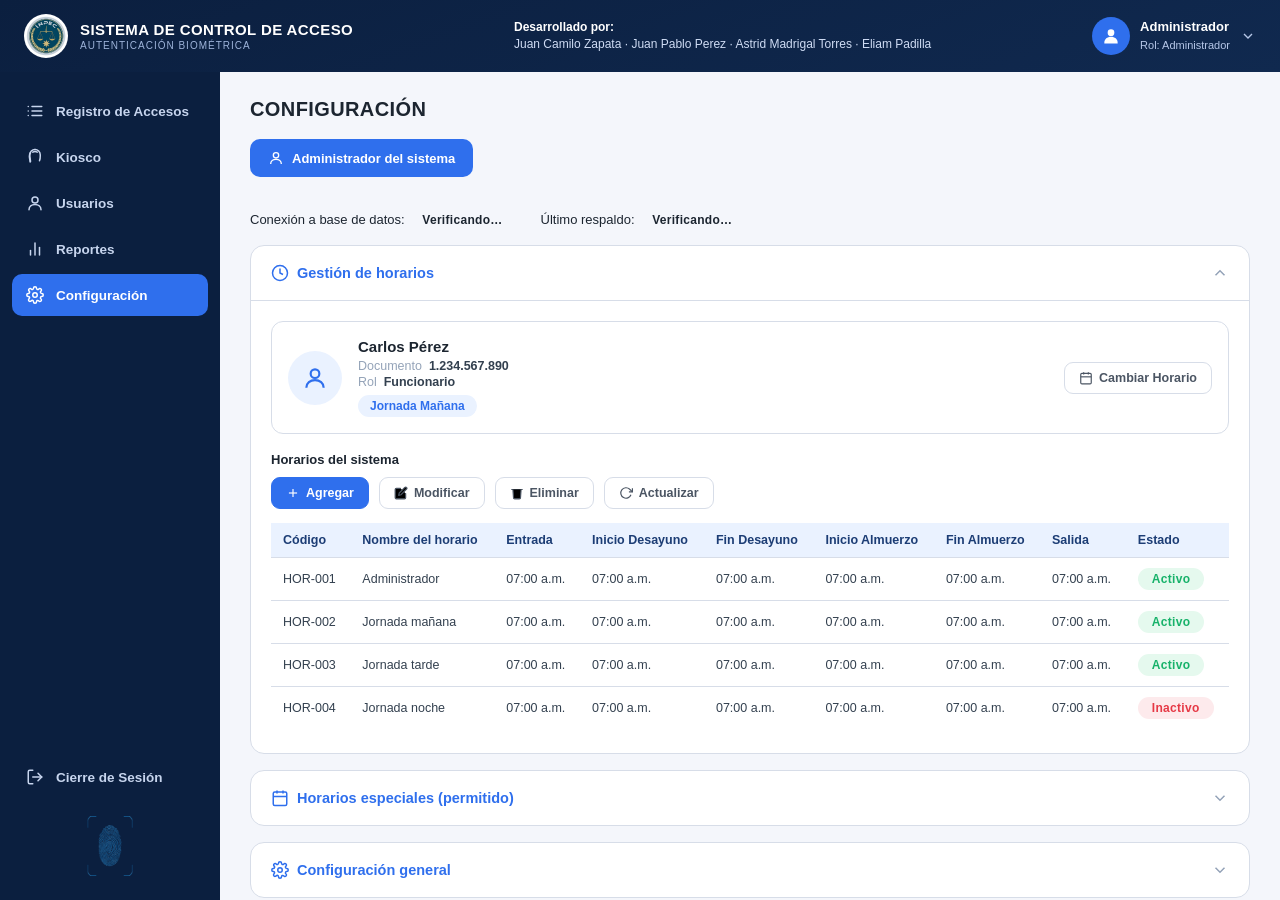
==== commit e13eba93: "Conecta Configuracion general a MySQL, protege config local y limpia pycache del repo" ====
--- a/configuracion.html
+++ b/configuracion.html
@@ -93,6 +93,11 @@
         Administrador del sistema
       </button>
 
+      <div class="estado-sistema" style="display:flex; gap:24px; align-items:center; margin:14px 0; font-size:13px; color:#1c2530;">
+        <span>Conexión a base de datos: <span class="badge" id="estadoConexionBD">Verificando…</span></span>
+        <span>Último respaldo: <span class="badge" id="estadoUltimoBackup">Verificando…</span></span>
+      </div>
+
       <div class="acordeon">
 
         <!-- ============ Gestión de horarios ============ -->
@@ -212,9 +217,10 @@
           </div>
         </div>
 
-        <!-- ============ Configuración general (próximamente) ============ -->
+        
+        <!-- ============ Configuración general ============ -->
         <div class="acordeon-item" data-panel="configGeneral">
-          <button class="acordeon-header" onclick="alternarAcordeon('configGeneral')">
+          <button class="acordeon-header" onclick="alternarAcordeon('configGeneral'); cargarConfiguracionGeneral();">
             <span class="acordeon-header-left">
               <svg viewBox="0 0 24 24" fill="none" stroke="currentColor" stroke-width="2"><circle cx="12" cy="12" r="3"/><path d="M19.4 15a1.7 1.7 0 0 0 .3 1.9l.1.1a2 2 0 1 1-2.8 2.8l-.1-.1a1.7 1.7 0 0 0-1.9-.3 1.7 1.7 0 0 0-1 1.5V21a2 2 0 1 1-4 0v-.1a1.7 1.7 0 0 0-1-1.6 1.7 1.7 0 0 0-1.9.3l-.1.1a2 2 0 1 1-2.8-2.8l.1-.1a1.7 1.7 0 0 0 .3-1.9 1.7 1.7 0 0 0-1.5-1H3a2 2 0 1 1 0-4h.1a1.7 1.7 0 0 0 1.6-1 1.7 1.7 0 0 0-.3-1.9l-.1-.1a2 2 0 1 1 2.8-2.8l.1.1a1.7 1.7 0 0 0 1.9.3H9a1.7 1.7 0 0 0 1-1.5V3a2 2 0 1 1 4 0v.1a1.7 1.7 0 0 0 1 1.5 1.7 1.7 0 0 0 1.9-.3l.1-.1a2 2 0 1 1 2.8 2.8l-.1.1a1.7 1.7 0 0 0-.3 1.9V9a1.7 1.7 0 0 0 1.5 1H21a2 2 0 1 1 0 4h-.1a1.7 1.7 0 0 0-1.5 1z"/></svg>
               Configuración general
@@ -222,7 +228,35 @@
             <svg class="acordeon-chevron" viewBox="0 0 24 24" fill="none" stroke="currentColor" stroke-width="2"><polyline points="6 9 12 15 18 9"/></svg>
           </button>
           <div class="acordeon-body">
-            <p style="font-size:13px; color:var(--gris-claro);">Próximamente: nombre de la institución, NIT, minutos de tolerancia, correo de notificaciones y ruta de respaldo.</p>
+
+            <div class="form-field">
+              <label>Nombre de la institución</label>
+              <input type="text" id="cfgNombreInstitucion">
+            </div>
+            <div class="form-field">
+              <label>NIT de la institución</label>
+              <input type="text" id="cfgNitInstitucion">
+            </div>
+            <div class="form-field">
+              <label>Minutos de tolerancia de entrada</label>
+              <input type="number" id="cfgMinutosTolerancia" min="0">
+            </div>
+            <div class="form-field">
+              <label>Correo de notificaciones</label>
+              <input type="email" id="cfgCorreoNotificaciones">
+            </div>
+            <div class="form-field">
+              <label>Ruta de respaldo local</label>
+              <input type="text" id="cfgRutaBackup">
+            </div>
+
+            <div class="btn-guardar-row">
+              <button class="btn-guardar" onclick="guardarConfiguracionGeneral()">
+                <svg viewBox="0 0 24 24" fill="none" stroke="currentColor" stroke-width="2"><path d="M19 21H5a2 2 0 0 1-2-2V5a2 2 0 0 1 2-2h11l5 5v11a2 2 0 0 1-2 2z"/><polyline points="17 21 17 13 7 13 7 21"/><polyline points="7 3 7 8 15 8"/></svg>
+                Guardar cambios
+              </button>
+            </div>
+
           </div>
         </div>
 
@@ -666,10 +700,92 @@
 </script>
 
 <script>
+  
+  
+
   function alternarAcordeon(nombrePanel) {
     const item = document.querySelector(`.acordeon-item[data-panel="${nombrePanel}"]`);
     item.classList.toggle('abierto');
   }
+
+  // ============ Estado del sistema ============
+
+  async function cargarEstadoSistema() {
+    const resultado = await window.pywebview.api.obtener_estado_sistema();
+    const chipConexion = document.getElementById('estadoConexionBD');
+    const chipBackup = document.getElementById('estadoUltimoBackup');
+
+    if (!resultado.ok) {
+      chipConexion.textContent = 'Error';
+      chipConexion.className = 'badge inactivo';
+      chipBackup.textContent = 'No disponible';
+      chipBackup.className = 'badge inactivo';
+      return;
+    }
+
+    const datos = resultado.datos;
+
+    if (datos.conexion_bd) {
+      chipConexion.textContent = 'Activa';
+      chipConexion.className = 'badge activo';
+    } else {
+      chipConexion.textContent = 'Sin conexión';
+      chipConexion.className = 'badge inactivo';
+    }
+
+    if (datos.fecha_ultimo_backup) {
+      chipBackup.textContent = datos.fecha_ultimo_backup;
+      chipBackup.className = 'badge activo';
+    } else {
+      chipBackup.textContent = 'Sin respaldos registrados aún';
+      chipBackup.className = 'badge inactivo';
+    }
+  }
+
+ window.addEventListener('pywebviewready', () => {
+    cargarEstadoSistema();
+    setInterval(cargarEstadoSistema, 10000); // vuelve a verificar cada 10 segundos
+  });
+
+  // ============ Configuración general ============
+
+  async function cargarConfiguracionGeneral() {
+    const resultado = await window.pywebview.api.obtener_configuracion();
+
+    if (!resultado.ok) {
+      await mostrarAviso('No se pudo cargar la configuración: ' + resultado.error, 'Error');
+      return;
+    }
+
+    const datos = resultado.datos || {};
+    document.getElementById('cfgNombreInstitucion').value = datos.nombre_institucion || '';
+    document.getElementById('cfgNitInstitucion').value = datos.nit_institucion || '';
+    document.getElementById('cfgMinutosTolerancia').value = datos.minutos_tolerancia_entrada || '';
+    document.getElementById('cfgCorreoNotificaciones').value = datos.correo_notificaciones || '';
+    document.getElementById('cfgRutaBackup').value = datos.ruta_backup_local || '';
+  }
+
+  async function guardarConfiguracionGeneral() {
+    const datos = {
+      nombre_institucion: document.getElementById('cfgNombreInstitucion').value.trim(),
+      nit_institucion: document.getElementById('cfgNitInstitucion').value.trim(),
+      minutos_tolerancia_entrada: document.getElementById('cfgMinutosTolerancia').value.trim(),
+      correo_notificaciones: document.getElementById('cfgCorreoNotificaciones').value.trim(),
+      ruta_backup_local: document.getElementById('cfgRutaBackup').value.trim()
+    };
+
+    if (!datos.nombre_institucion || !datos.nit_institucion) {
+      await mostrarAviso('El nombre y el NIT de la institución son obligatorios.', 'Error');
+      return;
+    }
+
+    const resultado = await window.pywebview.api.guardar_configuracion(datos);
+    if (!resultado.ok) {
+      await mostrarAviso('No se pudo guardar la configuración: ' + resultado.error, 'Error');
+      return;
+    }
+    await mostrarAviso(resultado.mensaje, 'Éxito');
+  }
 </script>
 </body>
 </html>
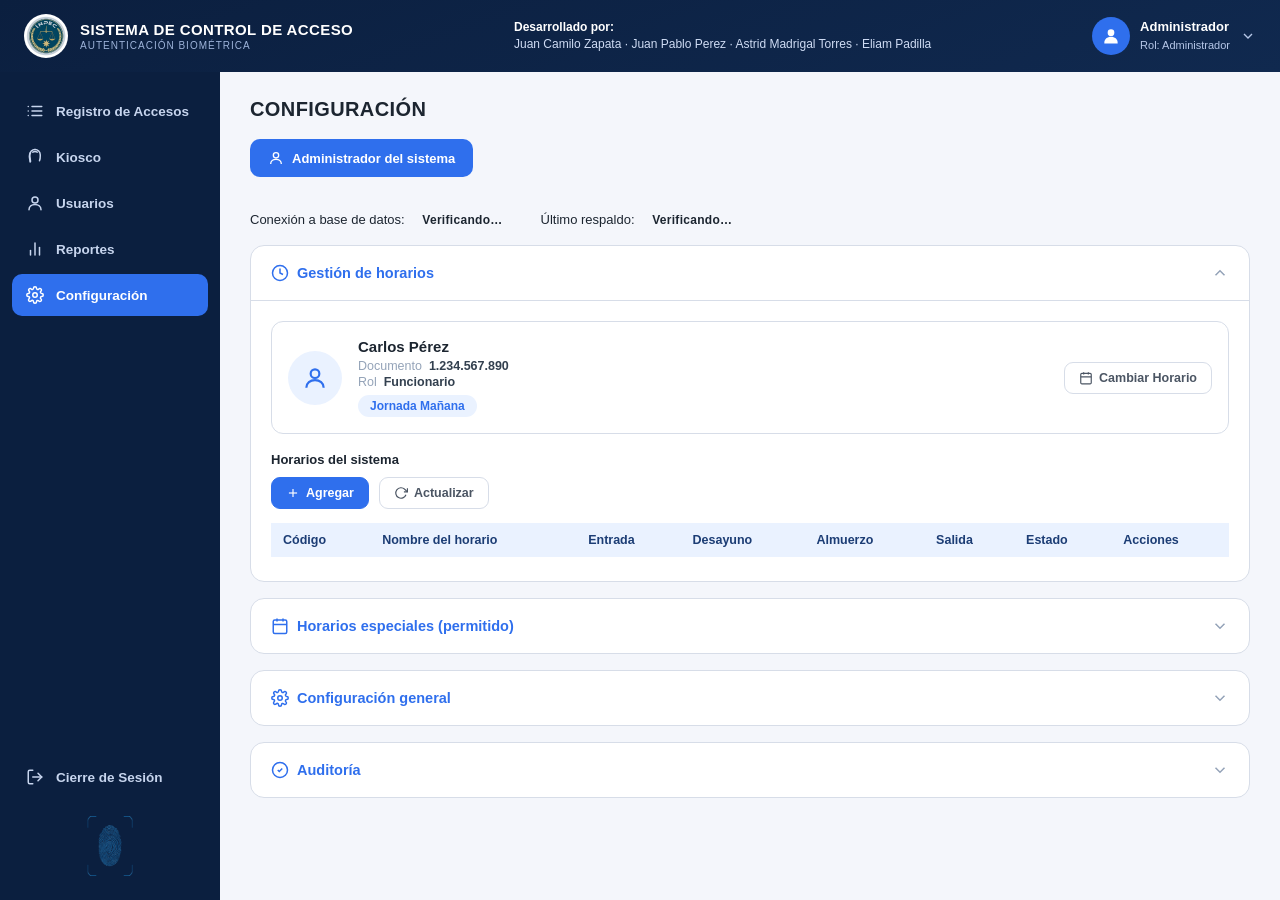
==== commit e389a88d: "funcionalidad a gestion de horarios del modulo configuracion" ====
--- a/configuracion.html
+++ b/configuracion.html
@@ -130,19 +130,11 @@
             <p style="font-size:13px; font-weight:700; color:#1c2530; margin-bottom:10px;">Horarios del sistema</p>
 
             <div class="actions-bar">
-              <button class="btn-sm primary">
+              <button class="btn-sm primary" onclick="abrirModalNuevoHorario()">
                 <svg viewBox="0 0 24 24" fill="none" stroke="currentColor" stroke-width="2"><line x1="12" y1="5" x2="12" y2="19"/><line x1="5" y1="12" x2="19" y2="12"/></svg>
                 Agregar
               </button>
-              <button class="btn-sm">
-                <svg viewBox="0 0 24 24" stroke-width="2" stroke-linecap="round" stroke-linejoin="round"><path d="M11 4H4a2 2 0 0 0-2 2v14a2 2 0 0 0 2 2h14a2 2 0 0 0 2-2v-7"/><path d="M18.5 2.5a2.1 2.1 0 0 1 3 3L12 15l-4 1 1-4 9.5-9.5z"/></svg>
-                Modificar
-              </button>
-              <button class="btn-sm">
-                <svg viewBox="0 0 24 24" stroke-width="2" stroke-linecap="round" stroke-linejoin="round"><polyline points="3 6 5 6 21 6"/><path d="M19 6l-1 14a2 2 0 0 1-2 2H8a2 2 0 0 1-2-2L5 6"/></svg>
-                Eliminar
-              </button>
-              <button class="btn-sm">
+              <button class="btn-sm" onclick="cargarHorariosAdmin()">
                 <svg viewBox="0 0 24 24" fill="none" stroke="currentColor" stroke-width="2"><polyline points="23 4 23 10 17 10"/><path d="M20.5 15a9 9 0 1 1-2.1-9.4L23 10"/></svg>
                 Actualizar
               </button>
@@ -150,19 +142,16 @@
 
             <div class="table-mini-wrap">
               <table class="table-mini">
+
                 <thead>
                   <tr>
                     <th>Código</th><th>Nombre del horario</th><th>Entrada</th>
-                    <th>Inicio Desayuno</th><th>Fin Desayuno</th>
-                    <th>Inicio Almuerzo</th><th>Fin Almuerzo</th>
-                    <th>Salida</th><th>Estado</th>
+                    <th>Desayuno</th><th>Almuerzo</th>
+                    <th>Salida</th><th>Estado</th><th>Acciones</th>
                   </tr>
                 </thead>
-                <tbody>
-                  <tr><td>HOR-001</td><td>Administrador</td><td>07:00 a.m.</td><td>07:00 a.m.</td><td>07:00 a.m.</td><td>07:00 a.m.</td><td>07:00 a.m.</td><td>07:00 a.m.</td><td><span class="badge activo">Activo</span></td></tr>
-                  <tr><td>HOR-002</td><td>Jornada mañana</td><td>07:00 a.m.</td><td>07:00 a.m.</td><td>07:00 a.m.</td><td>07:00 a.m.</td><td>07:00 a.m.</td><td>07:00 a.m.</td><td><span class="badge activo">Activo</span></td></tr>
-                  <tr><td>HOR-003</td><td>Jornada tarde</td><td>07:00 a.m.</td><td>07:00 a.m.</td><td>07:00 a.m.</td><td>07:00 a.m.</td><td>07:00 a.m.</td><td>07:00 a.m.</td><td><span class="badge activo">Activo</span></td></tr>
-                  <tr><td>HOR-004</td><td>Jornada noche</td><td>07:00 a.m.</td><td>07:00 a.m.</td><td>07:00 a.m.</td><td>07:00 a.m.</td><td>07:00 a.m.</td><td>07:00 a.m.</td><td><span class="badge inactivo">Inactivo</span></td></tr>
+                <tbody id="tablaHorarios">
+                  <!-- Se llena dinámicamente desde JS -->
                 </tbody>
               </table>
             </div>
@@ -262,15 +251,35 @@
 
         <!-- ============ Auditoría (próximamente) ============ -->
         <div class="acordeon-item" data-panel="auditoria">
-          <button class="acordeon-header" onclick="alternarAcordeon('auditoria')">
+          <button class="acordeon-header" onclick="alternarAcordeon('auditoria'); cargarAuditoria();">
             <span class="acordeon-header-left">
               <svg viewBox="0 0 24 24" fill="none" stroke="currentColor" stroke-width="2"><path d="M9 12l2 2 4-4"/><circle cx="12" cy="12" r="10"/></svg>
               Auditoría
             </span>
             <svg class="acordeon-chevron" viewBox="0 0 24 24" fill="none" stroke="currentColor" stroke-width="2"><polyline points="6 9 12 15 18 9"/></svg>
           </button>
-          <div class="acordeon-body">
-            <p style="font-size:13px; color:var(--gris-claro);">Próximamente: historial de inicios de sesión, intentos fallidos y cambios realizados en el sistema.</p>
+                    <div class="acordeon-body">
+            <!-- MÓDULO: Auditoría -->
+            <div class="actions-bar">
+              <button class="btn-sm" onclick="cargarAuditoria()">
+                <svg viewBox="0 0 24 24" fill="none" stroke="currentColor" stroke-width="2"><polyline points="23 4 23 10 17 10"/><path d="M20.5 15a9 9 0 1 1-2.1-9.4L23 10"/></svg>
+                Actualizar
+              </button>
+            </div>
+
+            <div class="table-mini-wrap">
+              <table class="table-mini">
+                <thead>
+                  <tr><th>Fecha</th><th>Administrador</th><th>Acción</th><th>Detalle</th></tr>
+                </thead>
+                <tbody id="tablaAuditoria">
+                  <!-- Se llena dinámicamente desde JS -->
+                </tbody>
+              </table>
+            </div>
+            <div class="table-footer">
+              <span class="showing" id="textoMostrandoAuditoria">Cargando...</span>
+              <div class="pagination" id="contenedorPaginacionAuditoria"></div>
           </div>
         </div>
 
@@ -382,6 +391,61 @@
           <p id="textoCoincidenciaPassword" style="font-size:13px; font-weight:600; text-align:center; margin-bottom:10px;"></p>
           <div class="btn-guardar-row">
             <button class="btn-guardar" onclick="confirmarCambioPassword()">Guardar contraseña</button>
+          </div>
+        </div>
+      </div>
+
+            <!-- ============ Modal: Nuevo/Editar horario ============ -->
+      <div class="modal-overlay hidden" id="modalHorario">
+        <div class="modal-box">
+          <button class="modal-close" onclick="document.getElementById('modalHorario').classList.add('hidden')" aria-label="Cerrar">
+            <svg viewBox="0 0 24 24" fill="none" stroke="currentColor" stroke-width="2"><line x1="18" y1="6" x2="6" y2="18"/><line x1="6" y1="6" x2="18" y2="18"/></svg>
+          </button>
+
+          <div class="panel-title">
+            <svg viewBox="0 0 24 24" fill="none" stroke="currentColor" stroke-width="2"><circle cx="12" cy="12" r="10"/><polyline points="12 6 12 12 16 14"/></svg>
+            <span id="tituloModalHorario">Nuevo horario</span>
+          </div>
+
+          <div class="form-field">
+            <label>Nombre del turno</label>
+            <input type="text" id="horNombreTurno">
+          </div>
+          <          <div class="form-field">
+            <label>Hora de entrada</label>
+            <input type="text" id="horHoraEntrada" placeholder="HH:MM" maxlength="5" inputmode="numeric">
+          </div>
+          <div class="form-field">
+            <label>Inicio desayuno</label>
+            <input type="text" id="horInicioDesayuno" placeholder="HH:MM" maxlength="5" inputmode="numeric">
+          </div>
+          <div class="form-field">
+            <label>Fin desayuno</label>
+            <input type="text" id="horFinDesayuno" placeholder="HH:MM" maxlength="5" inputmode="numeric">
+          </div>
+          <div class="form-field">
+            <label>Inicio almuerzo</label>
+            <input type="text" id="horInicioAlmuerzo" placeholder="HH:MM" maxlength="5" inputmode="numeric">
+          </div>
+          <div class="form-field">
+            <label>Fin almuerzo</label>
+            <input type="text" id="horFinAlmuerzo" placeholder="HH:MM" maxlength="5" inputmode="numeric">
+          </div>
+          <div class="form-field">
+            <label>Hora de salida</label>
+            <input type="text" id="horHoraSalida" placeholder="HH:MM" maxlength="5" inputmode="numeric">
+          </div>
+          <div class="form-field">
+            <label>Minutos de almuerzo permitidos</label>
+            <input type="number" id="horTiempoAlmuerzo" min="0">
+          </div>
+
+          <div class="btn-guardar-row" style="gap:10px;">
+            <button class="btn-outline" onclick="document.getElementById('modalHorario').classList.add('hidden')">Cancelar</button>
+            <button class="btn-guardar" onclick="guardarHorario()">
+              <svg viewBox="0 0 24 24" fill="none" stroke="currentColor" stroke-width="2"><path d="M19 21H5a2 2 0 0 1-2-2V5a2 2 0 0 1 2-2h11l5 5v11a2 2 0 0 1-2 2z"/><polyline points="17 21 17 13 7 13 7 21"/><polyline points="7 3 7 8 15 8"/></svg>
+              Guardar horario
+            </button>
           </div>
         </div>
       </div>
@@ -742,8 +806,9 @@
     }
   }
 
- window.addEventListener('pywebviewready', () => {
+  window.addEventListener('pywebviewready', () => {
     cargarEstadoSistema();
+    cargarHorariosAdmin();
     setInterval(cargarEstadoSistema, 10000); // vuelve a verificar cada 10 segundos
   });
 
@@ -786,6 +851,270 @@
     }
     await mostrarAviso(resultado.mensaje, 'Éxito');
   }
+    // ============================================================
+    // MÓDULO: Auditoría
+    // ============================================================
+ 
+    const LOGS_POR_PAGINA = 10;
+  let logsCompletos = [];
+  let paginaActualAuditoria = 1;
+
+  async function cargarAuditoria() {
+    const resultado = await window.pywebview.api.listar_auditoria();
+
+    if (!resultado.ok) {
+      document.getElementById('tablaAuditoria').innerHTML =
+        `<tr><td colspan="4">Error al cargar: ${resultado.error}</td></tr>`;
+      return;
+    }
+
+    logsCompletos = resultado.datos;
+    paginaActualAuditoria = 1;
+    renderizarPaginaAuditoria();
+  }
+
+  function renderizarPaginaAuditoria() {
+    const cuerpoTabla = document.getElementById('tablaAuditoria');
+    const total = logsCompletos.length;
+
+    if (total === 0) {
+      cuerpoTabla.innerHTML = `<tr><td colspan="4">Todavía no hay registros de auditoría.</td></tr>`;
+      document.getElementById('textoMostrandoAuditoria').textContent = 'Mostrando 0 de 0 registros';
+      document.getElementById('contenedorPaginacionAuditoria').innerHTML = '';
+      return;
+    }
+
+    const inicio = (paginaActualAuditoria - 1) * LOGS_POR_PAGINA;
+    const fin = inicio + LOGS_POR_PAGINA;
+    const logsPagina = logsCompletos.slice(inicio, fin);
+
+    document.getElementById('textoMostrandoAuditoria').textContent =
+      `Mostrando ${inicio + 1} a ${Math.min(fin, total)} de ${total} registros`;
+
+    cuerpoTabla.innerHTML = '';
+    logsPagina.forEach(log => {
+      const fila = document.createElement('tr');
+      fila.innerHTML = `
+        <td>${log.fecha_hora}</td>
+        <td>${log.nombre_usuario || 'Desconocido'}</td>
+        <td>${log.tipo_accion}</td>
+        <td>${log.detalle_cambio}</td>
+      `;
+      cuerpoTabla.appendChild(fila);
+    });
+
+    renderizarControlesPaginacionAuditoria(total);
+  }
+
+  function renderizarControlesPaginacionAuditoria(total) {
+    const contenedor = document.getElementById('contenedorPaginacionAuditoria');
+    const totalPaginas = Math.ceil(total / LOGS_POR_PAGINA);
+
+    if (totalPaginas <= 1) {
+      contenedor.innerHTML = '';
+      return;
+    }
+
+    let html = `<button ${paginaActualAuditoria === 1 ? 'disabled' : ''} onclick="irAPaginaAuditoria(${paginaActualAuditoria - 1})">«</button>`;
+
+    for (let i = 1; i <= totalPaginas; i++) {
+      const cercaDeActual = Math.abs(i - paginaActualAuditoria) <= 1;
+      const esExtremo = i === 1 || i === totalPaginas;
+
+      if (cercaDeActual || esExtremo) {
+        html += `<button class="${i === paginaActualAuditoria ? 'active' : ''}" onclick="irAPaginaAuditoria(${i})">${i}</button>`;
+      } else if (i === 2 || i === totalPaginas - 1) {
+        html += `<span class="dots">...</span>`;
+      }
+    }
+
+    html += `<button ${paginaActualAuditoria === totalPaginas ? 'disabled' : ''} onclick="irAPaginaAuditoria(${paginaActualAuditoria + 1})">»</button>`;
+
+    contenedor.innerHTML = html;
+  }
+
+  function irAPaginaAuditoria(numero) {
+    paginaActualAuditoria = numero;
+    renderizarPaginaAuditoria();
+  }
+
+     // ============================================================
+    // MÓDULO: Gestión de horarios
+   // ============================================================
+
+  let horariosCompletos = [];
+  let idHorarioEditando = null; // null = modo "Nuevo"
+
+    function formatHora12(horaStr) {
+    if (!horaStr || horaStr === 'None') return 'Sin definir';
+    const [h, m] = horaStr.split(':');
+    let horas = parseInt(h, 10);
+    const sufijo = horas >= 12 ? 'p.m.' : 'a.m.';
+    let horas12 = horas % 12;
+    if (horas12 === 0) horas12 = 12;
+    return `${String(horas12).padStart(2, '0')}:${m} ${sufijo}`;
+  }
+
+  async function cargarHorariosAdmin() {
+    const resultado = await window.pywebview.api.listar_horarios_admin();
+    if (!resultado.ok) {
+      await mostrarAviso('No se pudieron cargar los horarios: ' + resultado.error, 'Error');
+      return;
+    }
+    horariosCompletos = resultado.datos;
+    renderizarTablaHorarios();
+  }
+
+    function renderizarTablaHorarios() {
+    const cuerpo = document.getElementById('tablaHorarios');
+    if (horariosCompletos.length === 0) {
+      cuerpo.innerHTML = `<tr><td colspan="8">No hay horarios registrados.</td></tr>`;
+      return;
+    }
+
+    cuerpo.innerHTML = '';
+    horariosCompletos.forEach(h => {
+      const fila = document.createElement('tr');
+      fila.innerHTML = `
+        <td>${h.codigo}</td>
+        <td>${h.nombre_turno}</td>
+        <td>${formatHora12(h.hora_entrada)}</td>
+        <td>${formatHora12(h.hora_inicio_desayuno)} - ${formatHora12(h.hora_fin_desayuno)}</td>
+        <td>${formatHora12(h.hora_inicio_almuerzo)} - ${formatHora12(h.hora_fin_almuerzo)}</td>
+        <td>${formatHora12(h.hora_salida)}</td>
+        <td><span class="badge ${h.estado ? 'activo' : 'inactivo'}">${h.estado ? 'Activo' : 'Inactivo'}</span></td>
+        <td>
+          <div class="row-actions">
+            <button class="edit" title="Editar" onclick="abrirModalEditarHorario(${h.id_horario})">
+              <svg viewBox="0 0 24 24" stroke-width="2" stroke-linecap="round" stroke-linejoin="round"><path d="M11 4H4a2 2 0 0 0-2 2v14a2 2 0 0 0 2 2h14a2 2 0 0 0 2-2v-7"/><path d="M18.5 2.5a2.1 2.1 0 0 1 3 3L12 15l-4 1 1-4 9.5-9.5z"/></svg>
+            </button>
+            ${h.estado
+              ? `<button class="delete" title="Inactivar" onclick="alternarEstadoHorario(${h.id_horario})">
+                  <svg viewBox="0 0 24 24" stroke-width="2" stroke-linecap="round" stroke-linejoin="round"><polyline points="3 6 5 6 21 6"/><path d="M19 6l-1 14a2 2 0 0 1-2 2H8a2 2 0 0 1-2-2L5 6"/><path d="M10 11v6"/><path d="M14 11v6"/><path d="M9 6V4a1 1 0 0 1 1-1h4a1 1 0 0 1 1 1v2"/></svg>
+                </button>`
+              : `<button class="huella" title="Activar" onclick="alternarEstadoHorario(${h.id_horario})">
+                  <svg viewBox="0 0 24 24" fill="none" stroke-width="2" stroke-linecap="round" stroke-linejoin="round"><polyline points="1 4 1 10 7 10"/><path d="M3.51 15a9 9 0 1 0 2.13-9.36L1 10"/></svg>
+                </button>`
+            }
+          </div>
+        </td>
+      `;
+      cuerpo.appendChild(fila);
+    });
+  }
+
+  function abrirModalNuevoHorario() {
+    idHorarioEditando = null;
+    document.getElementById('tituloModalHorario').textContent = 'Nuevo horario';
+    ['horNombreTurno','horHoraEntrada','horInicioDesayuno','horFinDesayuno',
+     'horInicioAlmuerzo','horFinAlmuerzo','horHoraSalida','horTiempoAlmuerzo']
+     .forEach(id => document.getElementById(id).value = '');
+    document.getElementById('modalHorario').classList.remove('hidden');
+  }
+
+  function abrirModalEditarHorario(idHorario) {
+    const h = horariosCompletos.find(x => x.id_horario === idHorario);
+    if (!h) return;
+
+    idHorarioEditando = idHorario;
+    document.getElementById('tituloModalHorario').textContent = 'Editar horario';
+    document.getElementById('horNombreTurno').value = h.nombre_turno;
+    document.getElementById('horHoraEntrada').value = h.hora_entrada.slice(0, 5);
+    document.getElementById('horInicioDesayuno').value = h.hora_inicio_desayuno.slice(0, 5);
+    document.getElementById('horFinDesayuno').value = h.hora_fin_desayuno.slice(0, 5);
+    document.getElementById('horInicioAlmuerzo').value = h.hora_inicio_almuerzo.slice(0, 5);
+    document.getElementById('horFinAlmuerzo').value = h.hora_fin_almuerzo.slice(0, 5);
+    document.getElementById('horHoraSalida').value = h.hora_salida.slice(0, 5);
+    document.getElementById('horTiempoAlmuerzo').value = h.tiempo_almuerzo_permitido;
+    document.getElementById('modalHorario').classList.remove('hidden');
+  }
+  
+  function aplicarMascaraHora24(id) {
+    const input = document.getElementById(id);
+    input.addEventListener('input', () => {
+      let soloNumeros = input.value.replace(/\D/g, '').slice(0, 4);
+      if (soloNumeros.length >= 3) {
+        soloNumeros = soloNumeros.slice(0, 2) + ':' + soloNumeros.slice(2);
+      }
+      input.value = soloNumeros;
+    });
+  }
+
+  ['horHoraEntrada', 'horInicioDesayuno', 'horFinDesayuno',
+   'horInicioAlmuerzo', 'horFinAlmuerzo', 'horHoraSalida']
+   .forEach(aplicarMascaraHora24);
+
+  function horaValida(valor) {
+    return /^([01]\d|2[0-3]):[0-5]\d$/.test(valor);
+  }
+
+    async function guardarHorario() {
+    const datos = {
+      nombre_turno: document.getElementById('horNombreTurno').value.trim(),
+      hora_entrada: document.getElementById('horHoraEntrada').value,
+      hora_inicio_desayuno: document.getElementById('horInicioDesayuno').value,
+      hora_fin_desayuno: document.getElementById('horFinDesayuno').value,
+      hora_inicio_almuerzo: document.getElementById('horInicioAlmuerzo').value,
+      hora_fin_almuerzo: document.getElementById('horFinAlmuerzo').value,
+      hora_salida: document.getElementById('horHoraSalida').value,
+      tiempo_almuerzo_permitido: document.getElementById('horTiempoAlmuerzo').value.trim()
+    };
+
+    const camposObligatorios = [
+      'nombre_turno', 'hora_entrada', 'hora_inicio_desayuno', 'hora_fin_desayuno',
+      'hora_inicio_almuerzo', 'hora_fin_almuerzo', 'hora_salida', 'tiempo_almuerzo_permitido'
+    ];
+    const faltantes = camposObligatorios.some(campo => !datos[campo]);
+    
+    const camposHora = ['hora_entrada', 'hora_inicio_desayuno', 'hora_fin_desayuno',
+                         'hora_inicio_almuerzo', 'hora_fin_almuerzo', 'hora_salida'];
+    const horaInvalida = camposHora.some(campo => !horaValida(datos[campo]));
+
+    if (horaInvalida) {
+      await mostrarAviso('Las horas deben tener el formato HH:MM en 24 horas (ejemplo: 18:00).', 'Error');
+      return;
+    }
+
+    if (faltantes) {
+      await mostrarAviso('Todos los campos son obligatorios. El sistema necesita las horas completas de desayuno y almuerzo para calcular las alertas de tolerancia en Kiosco.', 'Error');
+      return;
+    }
+
+    const resultado = idHorarioEditando === null
+      ? await window.pywebview.api.crear_horario(datos)
+      : await window.pywebview.api.actualizar_horario(idHorarioEditando, datos);
+
+    if (!resultado.ok) {
+      await mostrarAviso('No se pudo guardar el horario: ' + resultado.error, 'Error');
+      return;
+    }
+
+    document.getElementById('modalHorario').classList.add('hidden');
+    await mostrarAviso(resultado.mensaje, 'Éxito');
+    await cargarHorariosAdmin();
+  }
+
+  async function alternarEstadoHorario(idHorario) {
+    const h = horariosCompletos.find(x => x.id_horario === idHorario);
+    if (!h) return;
+
+    const nuevoEstado = h.estado ? 'INACTIVO' : 'ACTIVO';
+    const confirmado = await mostrarConfirmacion(
+      h.estado
+        ? 'Este horario dejará de estar disponible para asignar a nuevos funcionarios.'
+        : 'Este horario volverá a estar disponible para asignar.',
+      h.estado ? '¿Desactivar este horario?' : '¿Activar este horario?'
+    );
+    if (!confirmado) return;
+
+    const resultado = await window.pywebview.api.cambiar_estado_horario(idHorario, nuevoEstado);
+    if (!resultado.ok) {
+      await mostrarAviso('No se pudo actualizar el estado: ' + resultado.error, 'Error');
+      return;
+    }
+    await mostrarAviso(resultado.mensaje, 'Éxito');
+    await cargarHorariosAdmin();
+  }
 </script>
 </body>
 </html>
--- a/css/configuracion.css
+++ b/css/configuracion.css
@@ -364,4 +364,85 @@
   padding-top: 20px;
 }
 
-.acordeon-item.abierto .acordeon-body { display: block; }+.acordeon-item.abierto .acordeon-body { display: block; }
+
+  /* ============================================================
+      MÓDULO: Auditoría — permite que la columna Detalle haga salto
+      de línea en vez de cortarse (sin afectar las tablas de Horarios
+      ni Horarios especiales, que sí quedan en una sola línea)
+     ============================================================ */
+
+#tablaAuditoria td:last-child {
+  white-space: normal;
+  word-break: break-word;
+  max-width: 380px;
+}
+
+/* ============================================================
+   MÓDULO: Auditoría — paginación (mismo estilo que Usuarios)
+   ============================================================ */
+
+.table-footer {
+  display: flex;
+  align-items: center;
+  justify-content: space-between;
+  margin-top: 10px;
+}
+
+.pagination { display: flex; gap: 4px; }
+
+.pagination button {
+  min-width: 32px;
+  height: 32px;
+  border: 1px solid var(--gris-borde);
+  border-radius: 8px;
+  background: var(--blanco);
+  color: var(--gris-texto);
+  font-size: 13px;
+  cursor: pointer;
+}
+
+.pagination button:hover:not(:disabled) { background: var(--gris-fondo); }
+.pagination button:disabled { opacity: 0.4; cursor: default; }
+
+.pagination button.active {
+  background: var(--azul-claro);
+  border-color: var(--azul-claro);
+  color: var(--blanco);
+}
+
+.pagination .dots {
+  display: flex;
+  align-items: center;
+  padding: 0 4px;
+  color: var(--gris-claro);
+}
+
+/* ---------- Acciones dentro de la tabla (igual que Usuarios) ---------- */
+
+.row-actions {
+  display: flex;
+  align-items: center;
+  gap: 6px;
+}
+
+.row-actions button {
+  width: 32px;
+  height: 32px;
+  border-radius: 8px;
+  background: transparent;
+  display: flex;
+  align-items: center;
+  justify-content: center;
+}
+
+.row-actions svg { width: 16px; height: 16px; stroke: currentColor; fill: none; }
+
+.row-actions .edit { color: var(--azul-claro); }
+.row-actions .edit:hover { background: var(--azul-pastel); }
+
+.row-actions .huella { color: var(--verde); }
+.row-actions .huella:hover { background: var(--verde-fondo); }
+
+.row-actions .delete { color: var(--rojo); }
+.row-actions .delete:hover { background: var(--rojo-fondo); }
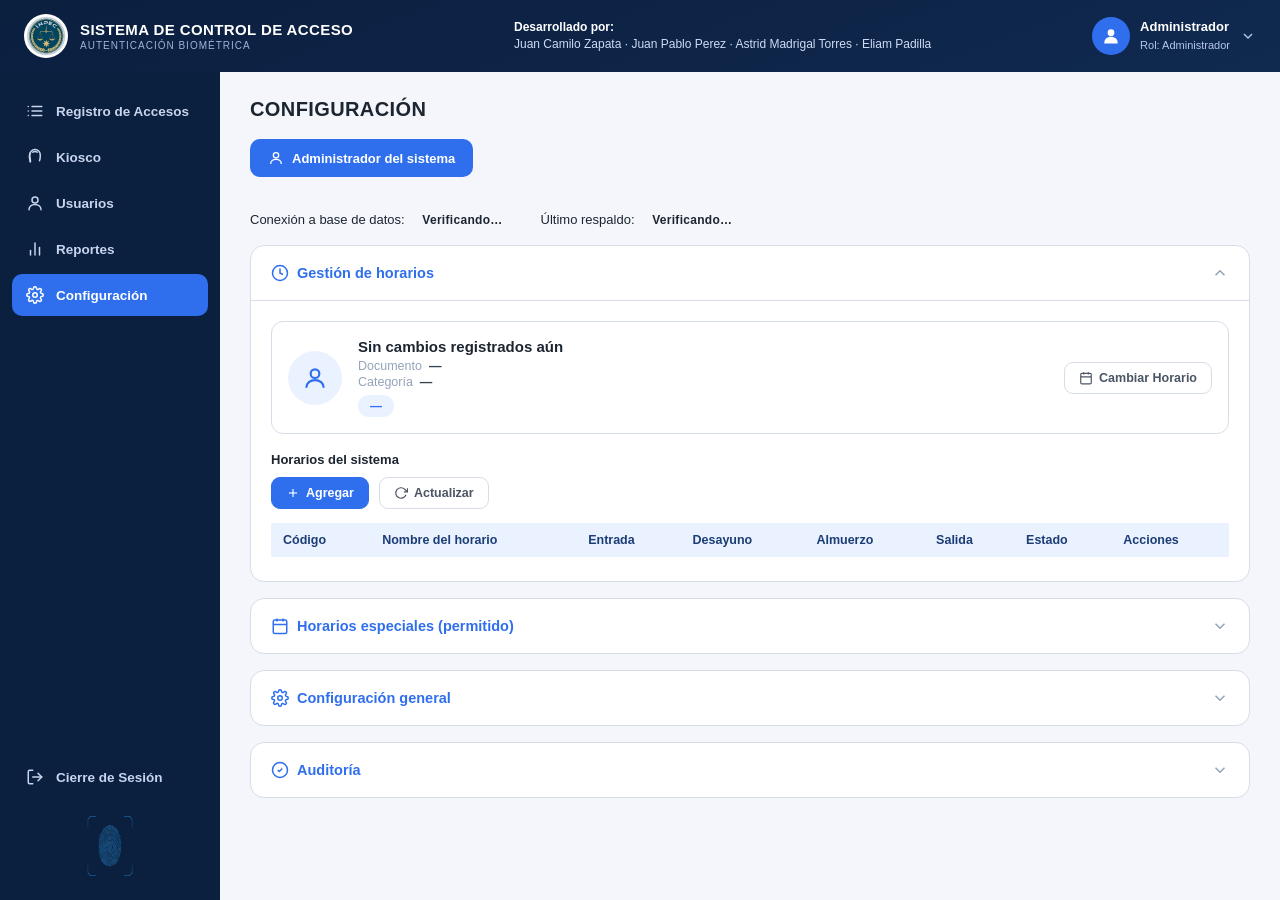
==== commit 070f949f: "Funcionalidad al apartado de gestion de hoirarios en tiempo real y modificacion de icono de caneca  " ====
--- a/configuracion.html
+++ b/configuracion.html
@@ -116,12 +116,12 @@
                 <svg viewBox="0 0 24 24" fill="none" stroke="currentColor" stroke-width="2"><circle cx="12" cy="8" r="4"/><path d="M4 21c0-4.4 3.6-7 8-7s8 2.6 8 7"/></svg>
               </div>
               <div class="info">
-                <h4>Carlos Pérez</h4>
-                <p>Documento &nbsp;<strong>1.234.567.890</strong></p>
-                <p>Rol &nbsp;<strong>Funcionario</strong></p>
-                <span class="schedule-chip">Jornada Mañana</span>
+                <h4 id="tarjetaHorarioNombre">Sin cambios registrados aún</h4>
+                <p>Documento &nbsp;<strong id="tarjetaHorarioDocumento">—</strong></p>
+                <p>Categoría &nbsp;<strong id="tarjetaHorarioCategoria">—</strong></p>
+                <span class="schedule-chip" id="tarjetaHorarioChip">—</span>
               </div>
-              <button class="btn-sm">
+              <button class="btn-sm" onclick="abrirModalCambiarHorarioFuncionario()">
                 <svg viewBox="0 0 24 24" fill="none" stroke="currentColor" stroke-width="2"><rect x="3" y="4" width="18" height="18" rx="2"/><line x1="16" y1="2" x2="16" y2="6"/><line x1="8" y1="2" x2="8" y2="6"/><line x1="3" y1="10" x2="21" y2="10"/></svg>
                 Cambiar Horario
               </button>
@@ -398,7 +398,7 @@
             <!-- ============ Modal: Nuevo/Editar horario ============ -->
       <div class="modal-overlay hidden" id="modalHorario">
         <div class="modal-box">
-          <button class="modal-close" onclick="document.getElementById('modalHorario').classList.add('hidden')" aria-label="Cerrar">
+          <button class="modal-close" onclick="cerrarSelectorHora(); document.getElementById('modalHorario').classList.add('hidden')" aria-label="Cerrar">
             <svg viewBox="0 0 24 24" fill="none" stroke="currentColor" stroke-width="2"><line x1="18" y1="6" x2="6" y2="18"/><line x1="6" y1="6" x2="18" y2="18"/></svg>
           </button>
 
@@ -411,29 +411,29 @@
             <label>Nombre del turno</label>
             <input type="text" id="horNombreTurno">
           </div>
-          <          <div class="form-field">
+                    <div class="form-field form-field-hora">
             <label>Hora de entrada</label>
-            <input type="text" id="horHoraEntrada" placeholder="HH:MM" maxlength="5" inputmode="numeric">
-          </div>
-          <div class="form-field">
+            <input type="text" id="horHoraEntrada" placeholder="HH:MM" readonly onclick="abrirSelectorHora('horHoraEntrada')">
+          </div>
+          <div class="form-field form-field-hora">
             <label>Inicio desayuno</label>
-            <input type="text" id="horInicioDesayuno" placeholder="HH:MM" maxlength="5" inputmode="numeric">
-          </div>
-          <div class="form-field">
+            <input type="text" id="horInicioDesayuno" placeholder="HH:MM" readonly onclick="abrirSelectorHora('horInicioDesayuno')">
+          </div>
+          <div class="form-field form-field-hora">
             <label>Fin desayuno</label>
-            <input type="text" id="horFinDesayuno" placeholder="HH:MM" maxlength="5" inputmode="numeric">
-          </div>
-          <div class="form-field">
+            <input type="text" id="horFinDesayuno" placeholder="HH:MM" readonly onclick="abrirSelectorHora('horFinDesayuno')">
+          </div>
+          <div class="form-field form-field-hora">
             <label>Inicio almuerzo</label>
-            <input type="text" id="horInicioAlmuerzo" placeholder="HH:MM" maxlength="5" inputmode="numeric">
-          </div>
-          <div class="form-field">
+            <input type="text" id="horInicioAlmuerzo" placeholder="HH:MM" readonly onclick="abrirSelectorHora('horInicioAlmuerzo')">
+          </div>
+          <div class="form-field form-field-hora">
             <label>Fin almuerzo</label>
-            <input type="text" id="horFinAlmuerzo" placeholder="HH:MM" maxlength="5" inputmode="numeric">
-          </div>
-          <div class="form-field">
+            <input type="text" id="horFinAlmuerzo" placeholder="HH:MM" readonly onclick="abrirSelectorHora('horFinAlmuerzo')">
+          </div>
+          <div class="form-field form-field-hora">
             <label>Hora de salida</label>
-            <input type="text" id="horHoraSalida" placeholder="HH:MM" maxlength="5" inputmode="numeric">
+            <input type="text" id="horHoraSalida" placeholder="HH:MM" readonly onclick="abrirSelectorHora('horHoraSalida')">
           </div>
           <div class="form-field">
             <label>Minutos de almuerzo permitidos</label>
@@ -441,7 +441,7 @@
           </div>
 
           <div class="btn-guardar-row" style="gap:10px;">
-            <button class="btn-outline" onclick="document.getElementById('modalHorario').classList.add('hidden')">Cancelar</button>
+           <button class="btn-outline" onclick="cerrarSelectorHora(); document.getElementById('modalHorario').classList.add('hidden')">Cancelar</button>
             <button class="btn-guardar" onclick="guardarHorario()">
               <svg viewBox="0 0 24 24" fill="none" stroke="currentColor" stroke-width="2"><path d="M19 21H5a2 2 0 0 1-2-2V5a2 2 0 0 1 2-2h11l5 5v11a2 2 0 0 1-2 2z"/><polyline points="17 21 17 13 7 13 7 21"/><polyline points="7 3 7 8 15 8"/></svg>
               Guardar horario
@@ -449,6 +449,66 @@
           </div>
         </div>
       </div>
+
+         <!-- ============ Modal: Cambiar horario de funcionario ============ -->
+          
+      <div class="modal-overlay hidden" id="modalCambiarHorarioFuncionario">
+        <div class="modal-box">
+          <button class="modal-close" onclick="cerrarModalCambiarHorarioFuncionario()" aria-label="Cerrar">
+            <svg viewBox="0 0 24 24" fill="none" stroke="currentColor" stroke-width="2"><line x1="18" y1="6" x2="6" y2="18"/><line x1="6" y1="6" x2="18" y2="18"/></svg>
+          </button>
+
+          <div class="panel-title">
+            <svg viewBox="0 0 24 24" fill="none" stroke="currentColor" stroke-width="2"><rect x="3" y="4" width="18" height="18" rx="2"/><line x1="16" y1="2" x2="16" y2="6"/><line x1="8" y1="2" x2="8" y2="6"/><line x1="3" y1="10" x2="21" y2="10"/></svg>
+            Cambiar horario de funcionario
+          </div>
+
+          <div class="form-field">
+            <label>Buscar por nombre o documento</label>
+            <input type="text" id="buscarFuncionarioHorario" placeholder="Escribe para buscar..." oninput="buscarFuncionarioParaHorario()">
+          </div>
+
+          <div id="listaFuncionariosHorario" style="border:1px solid var(--gris-borde); border-radius:10px; padding:6px; margin-bottom:16px; max-height:200px; overflow-y:auto; display:none;">
+            <!-- Resultados de búsqueda -->
+          </div>
+
+          <div id="funcionarioSeleccionadoHorario" style="display:none;">
+
+            <div class="current-schedule" style="margin-bottom:18px;">
+              <div class="avatar-lg">
+                <svg viewBox="0 0 24 24" fill="none" stroke="currentColor" stroke-width="2"><circle cx="12" cy="8" r="4"/><path d="M4 21c0-4.4 3.6-7 8-7s8 2.6 8 7"/></svg>
+              </div>
+              <div class="info">
+                <h4 id="nombreFuncionarioSeleccionado"></h4>
+                <p>Documento &nbsp;<strong id="documentoFuncionarioSeleccionado"></strong></p>
+                <p>Categoría &nbsp;<strong id="categoriaFuncionarioSeleccionado"></strong></p>
+                <span class="schedule-chip" id="horarioActualFuncionarioSeleccionado"></span>
+              </div>
+            </div>
+
+            <div class="form-field">
+              <label>Nuevo horario</label>
+              <select id="selectNuevoHorarioFuncionario"></select>
+            </div>
+
+            <div class="form-field">
+              <label>Motivo del cambio</label>
+              <textarea id="motivoCambioHorario" rows="3" placeholder="Ej: Rotación semanal, solicitud del funcionario..." style="width:100%; padding:10px 12px; border:1.5px solid var(--gris-borde); border-radius:9px; font-size:13px; font-family:inherit; resize:vertical;"></textarea>
+            </div>
+
+            <div class="btn-guardar-row" style="gap:10px;">
+              <button class="btn-outline" onclick="cerrarModalCambiarHorarioFuncionario()">Cancelar</button>
+              <button class="btn-guardar" onclick="guardarCambioHorarioFuncionario()">
+                <svg viewBox="0 0 24 24" fill="none" stroke="currentColor" stroke-width="2"><path d="M19 21H5a2 2 0 0 1-2-2V5a2 2 0 0 1 2-2h11l5 5v11a2 2 0 0 1-2 2z"/><polyline points="17 21 17 13 7 13 7 21"/><polyline points="7 3 7 8 15 8"/></svg>
+                Guardar cambio
+              </button>
+            </div>
+
+          </div>
+
+        </div>
+      </div>
+    
 
       <!-- ============ Modal: Confirmación (reutilizable) ============ -->
       <div class="modal-overlay hidden" id="modalConfirmacion">
@@ -809,6 +869,7 @@
   window.addEventListener('pywebviewready', () => {
     cargarEstadoSistema();
     cargarHorariosAdmin();
+    cargarUltimoCambioHorario();
     setInterval(cargarEstadoSistema, 10000); // vuelve a verificar cada 10 segundos
   });
 
@@ -989,9 +1050,10 @@
               <svg viewBox="0 0 24 24" stroke-width="2" stroke-linecap="round" stroke-linejoin="round"><path d="M11 4H4a2 2 0 0 0-2 2v14a2 2 0 0 0 2 2h14a2 2 0 0 0 2-2v-7"/><path d="M18.5 2.5a2.1 2.1 0 0 1 3 3L12 15l-4 1 1-4 9.5-9.5z"/></svg>
             </button>
             ${h.estado
-              ? `<button class="delete" title="Inactivar" onclick="alternarEstadoHorario(${h.id_horario})">
-                  <svg viewBox="0 0 24 24" stroke-width="2" stroke-linecap="round" stroke-linejoin="round"><polyline points="3 6 5 6 21 6"/><path d="M19 6l-1 14a2 2 0 0 1-2 2H8a2 2 0 0 1-2-2L5 6"/><path d="M10 11v6"/><path d="M14 11v6"/><path d="M9 6V4a1 1 0 0 1 1-1h4a1 1 0 0 1 1 1v2"/></svg>
+              ? `<button class="delete" title="Desactivar" onclick="alternarEstadoHorario(${h.id_horario})">
+                  <svg viewBox="0 0 24 24" fill="none" stroke="currentColor" stroke-width="2"><circle cx="12" cy="12" r="10"/><line x1="4.9" y1="4.9" x2="19.1" y2="19.1"/></svg>
                 </button>`
+
               : `<button class="huella" title="Activar" onclick="alternarEstadoHorario(${h.id_horario})">
                   <svg viewBox="0 0 24 24" fill="none" stroke-width="2" stroke-linecap="round" stroke-linejoin="round"><polyline points="1 4 1 10 7 10"/><path d="M3.51 15a9 9 0 1 0 2.13-9.36L1 10"/></svg>
                 </button>`
@@ -1004,6 +1066,7 @@
   }
 
   function abrirModalNuevoHorario() {
+    cerrarSelectorHora();
     idHorarioEditando = null;
     document.getElementById('tituloModalHorario').textContent = 'Nuevo horario';
     ['horNombreTurno','horHoraEntrada','horInicioDesayuno','horFinDesayuno',
@@ -1013,6 +1076,7 @@
   }
 
   function abrirModalEditarHorario(idHorario) {
+    cerrarSelectorHora();
     const h = horariosCompletos.find(x => x.id_horario === idHorario);
     if (!h) return;
 
@@ -1029,24 +1093,88 @@
     document.getElementById('modalHorario').classList.remove('hidden');
   }
   
-  function aplicarMascaraHora24(id) {
-    const input = document.getElementById(id);
-    input.addEventListener('input', () => {
-      let soloNumeros = input.value.replace(/\D/g, '').slice(0, 4);
-      if (soloNumeros.length >= 3) {
-        soloNumeros = soloNumeros.slice(0, 2) + ':' + soloNumeros.slice(2);
-      }
-      input.value = soloNumeros;
-    });
-  }
-
-  ['horHoraEntrada', 'horInicioDesayuno', 'horFinDesayuno',
-   'horInicioAlmuerzo', 'horFinAlmuerzo', 'horHoraSalida']
-   .forEach(aplicarMascaraHora24);
+  
 
   function horaValida(valor) {
     return /^([01]\d|2[0-3]):[0-5]\d$/.test(valor);
   }
+    // ============ Selector de hora personalizado (24h) ============
+
+  let selectorHoraAbierto = null;
+
+  function abrirSelectorHora(idInput) {
+    if (selectorHoraAbierto === idInput) {
+      cerrarSelectorHora();
+      return;
+    }
+    cerrarSelectorHora();
+
+    const input = document.getElementById(idInput);
+    const [horaActual, minutoActual] = input.value.includes(':') ? input.value.split(':') : ['', ''];
+
+    const panel = document.createElement('div');
+    panel.className = 'hora-picker';
+    panel.id = 'panelHora_' + idInput;
+
+    const colHoras = document.createElement('div');
+    colHoras.className = 'hora-picker-col';
+    for (let h = 0; h < 24; h++) {
+      const valor = String(h).padStart(2, '0');
+      const btn = document.createElement('button');
+      btn.type = 'button';
+      btn.textContent = valor;
+      if (valor === horaActual) btn.classList.add('selected');
+      btn.onclick = () => seleccionarParteHora(idInput, 'hora', valor);
+      colHoras.appendChild(btn);
+    }
+
+    const colMinutos = document.createElement('div');
+    colMinutos.className = 'hora-picker-col';
+    for (let m = 0; m < 60; m += 5) {
+      const valor = String(m).padStart(2, '0');
+      const btn = document.createElement('button');
+      btn.type = 'button';
+      btn.textContent = valor;
+      if (valor === minutoActual) btn.classList.add('selected');
+      btn.onclick = () => seleccionarParteHora(idInput, 'minuto', valor);
+      colMinutos.appendChild(btn);
+    }
+
+    panel.appendChild(colHoras);
+    panel.appendChild(colMinutos);
+    input.parentElement.appendChild(panel);
+    selectorHoraAbierto = idInput;
+  }
+
+  function seleccionarParteHora(idInput, parte, valor) {
+    const input = document.getElementById(idInput);
+    let [hora, minuto] = input.value.includes(':') ? input.value.split(':') : ['00', '00'];
+    if (parte === 'hora') hora = valor; else minuto = valor;
+    input.value = `${hora}:${minuto}`;
+
+    const panel = document.getElementById('panelHora_' + idInput);
+    if (panel) {
+      const [colHoras, colMinutos] = panel.querySelectorAll('.hora-picker-col');
+      colHoras.querySelectorAll('button').forEach(b => b.classList.toggle('selected', b.textContent === hora));
+      colMinutos.querySelectorAll('button').forEach(b => b.classList.toggle('selected', b.textContent === minuto));
+    }
+  }
+
+  function cerrarSelectorHora() {
+    if (!selectorHoraAbierto) return;
+    const panel = document.getElementById('panelHora_' + selectorHoraAbierto);
+    if (panel) panel.remove();
+    selectorHoraAbierto = null;
+  }
+
+  document.addEventListener('click', (evento) => {
+    if (!selectorHoraAbierto) return;
+    const panel = document.getElementById('panelHora_' + selectorHoraAbierto);
+    const input = document.getElementById(selectorHoraAbierto);
+    if (panel && !panel.contains(evento.target) && evento.target !== input) {
+      cerrarSelectorHora();
+    }
+  });
 
     async function guardarHorario() {
     const datos = {
@@ -1115,6 +1243,131 @@
     await mostrarAviso(resultado.mensaje, 'Éxito');
     await cargarHorariosAdmin();
   }
+
+  // ============================================================
+  // MÓDULO: Cambiar horario de funcionario
+  // ============================================================
+
+  let idFuncionarioSeleccionadoHorario = null;
+  let idHorarioActualFuncionarioSeleccionado = null;
+  let temporizadorBusquedaHorario;
+
+  function abrirModalCambiarHorarioFuncionario() {
+    document.getElementById('modalCambiarHorarioFuncionario').classList.remove('hidden');
+    document.getElementById('buscarFuncionarioHorario').value = '';
+    document.getElementById('listaFuncionariosHorario').style.display = 'none';
+    document.getElementById('listaFuncionariosHorario').innerHTML = '';
+    document.getElementById('funcionarioSeleccionadoHorario').style.display = 'none';
+    idFuncionarioSeleccionadoHorario = null;
+  }
+
+  function cerrarModalCambiarHorarioFuncionario() {
+    document.getElementById('modalCambiarHorarioFuncionario').classList.add('hidden');
+  }
+
+  function buscarFuncionarioParaHorario() {
+    clearTimeout(temporizadorBusquedaHorario);
+    const texto = document.getElementById('buscarFuncionarioHorario').value.trim();
+    const contenedor = document.getElementById('listaFuncionariosHorario');
+
+    if (texto === '') {
+      contenedor.style.display = 'none';
+      contenedor.innerHTML = '';
+      return;
+    }
+
+    temporizadorBusquedaHorario = setTimeout(async () => {
+      const resultado = await window.pywebview.api.buscar_funcionarios(texto);
+      if (!resultado.ok) return;
+
+      contenedor.innerHTML = '';
+      contenedor.style.display = resultado.datos.length ? '' : 'none';
+
+      resultado.datos.forEach(f => {
+        const fila = document.createElement('div');
+        fila.className = 'admin-list-row';
+        fila.onclick = () => seleccionarFuncionarioParaHorario(f);
+        fila.innerHTML = `
+          <span class="name">${f.nombres} ${f.apellidos}</span>
+          <span class="user">${f.id_funcionario}</span>
+        `;
+        contenedor.appendChild(fila);
+      });
+    }, 300);
+  }
+
+  async function seleccionarFuncionarioParaHorario(f) {
+    idFuncionarioSeleccionadoHorario = f.id_funcionario;
+    idHorarioActualFuncionarioSeleccionado = f.id_horario || null;
+
+    document.getElementById('nombreFuncionarioSeleccionado').textContent = `${f.nombres} ${f.apellidos}`;
+    document.getElementById('documentoFuncionarioSeleccionado').textContent = f.id_funcionario;
+    document.getElementById('categoriaFuncionarioSeleccionado').textContent = f.categoria || '-';
+    document.getElementById('horarioActualFuncionarioSeleccionado').textContent = f.nombre_turno || 'Sin asignar';
+
+    document.getElementById('listaFuncionariosHorario').style.display = 'none';
+    document.getElementById('funcionarioSeleccionadoHorario').style.display = '';
+    document.getElementById('motivoCambioHorario').value = '';
+
+    await cargarSelectNuevoHorario();
+  }
+
+  async function cargarSelectNuevoHorario() {
+    const select = document.getElementById('selectNuevoHorarioFuncionario');
+    const resultado = await window.pywebview.api.listar_horarios();
+    if (!resultado.ok) {
+      select.innerHTML = '<option value="">Error al cargar horarios</option>';
+      return;
+    }
+    select.innerHTML = '';
+    resultado.datos.forEach(h => {
+      const opcion = document.createElement('option');
+      opcion.value = h.id_horario;
+      opcion.textContent = h.nombre_turno;
+      if (h.id_horario === idHorarioActualFuncionarioSeleccionado) opcion.selected = true;
+      select.appendChild(opcion);
+    });
+  }
+
+  async function guardarCambioHorarioFuncionario() {
+    if (!idFuncionarioSeleccionadoHorario) return;
+
+    const idHorarioNuevo = document.getElementById('selectNuevoHorarioFuncionario').value;
+    const motivo = document.getElementById('motivoCambioHorario').value.trim();
+
+    if (!motivo) {
+      await mostrarAviso('Debes indicar el motivo del cambio de horario.', 'Error');
+      return;
+    }
+
+  function actualizarTarjetaHorario(nombreCompleto, documento, categoria, nombreHorario) {
+    document.getElementById('tarjetaHorarioNombre').textContent = nombreCompleto;
+    document.getElementById('tarjetaHorarioDocumento').textContent = documento;
+    document.getElementById('tarjetaHorarioCategoria').textContent = categoria || '-';
+    document.getElementById('tarjetaHorarioChip').textContent = nombreHorario || 'Sin asignar';
+  }
+
+  async function cargarUltimoCambioHorario() {
+    const resultado = await window.pywebview.api.obtener_ultimo_cambio_horario();
+    if (!resultado.ok || !resultado.datos) return; // se queda con el placeholder inicial
+
+    const d = resultado.datos;
+    actualizarTarjetaHorario(`${d.nombres} ${d.apellidos}`, d.id_funcionario, d.categoria, d.horario_nuevo);
+  }
+
+    const resultado = await window.pywebview.api.cambiar_horario_funcionario(idFuncionarioSeleccionadoHorario, idHorarioNuevo, motivo);
+    if (!resultado.ok) {
+      await mostrarAviso('No se pudo cambiar el horario: ' + resultado.error, 'Error');
+      return;
+    }
+
+    cerrarModalCambiarHorarioFuncionario();
+    const nombreSeleccionado = document.getElementById('nombreFuncionarioSeleccionado').textContent;
+    const categoriaSeleccionada = document.getElementById('categoriaFuncionarioSeleccionado').textContent;
+    const nombreHorarioNuevo = document.getElementById('selectNuevoHorarioFuncionario').selectedOptions[0].textContent;
+    actualizarTarjetaHorario(nombreSeleccionado, idFuncionarioSeleccionadoHorario, categoriaSeleccionada, nombreHorarioNuevo);
+    await mostrarAviso(resultado.mensaje, 'Éxito');
+  }
 </script>
 </body>
 </html>
--- a/css/configuracion.css
+++ b/css/configuracion.css
@@ -445,4 +445,46 @@
 .row-actions .huella:hover { background: var(--verde-fondo); }
 
 .row-actions .delete { color: var(--rojo); }
-.row-actions .delete:hover { background: var(--rojo-fondo); }+.row-actions .delete:hover { background: var(--rojo-fondo); }
+
+/* ---------- Selector de hora personalizado (24h) ---------- */
+
+.form-field-hora { position: relative; }
+
+.form-field-hora input { cursor: pointer; background: #fbfcff; }
+
+.hora-picker {
+  position: absolute;
+  top: 100%;
+  left: 0;
+  z-index: 50;
+  margin-top: 4px;
+  background: var(--blanco);
+  border: 1px solid var(--gris-borde);
+  border-radius: 10px;
+  box-shadow: var(--sombra);
+  display: flex;
+  gap: 4px;
+  padding: 6px;
+}
+
+.hora-picker-col {
+  max-height: 200px;
+  overflow-y: auto;
+  display: flex;
+  flex-direction: column;
+  width: 52px;
+}
+
+.hora-picker-col button {
+  padding: 6px 0;
+  border: none;
+  background: transparent;
+  font-size: 13px;
+  border-radius: 6px;
+  color: var(--gris-texto);
+  text-align: center;
+}
+
+.hora-picker-col button:hover { background: var(--gris-fondo); }
+.hora-picker-col button.selected { background: var(--azul-claro); color: var(--blanco); }
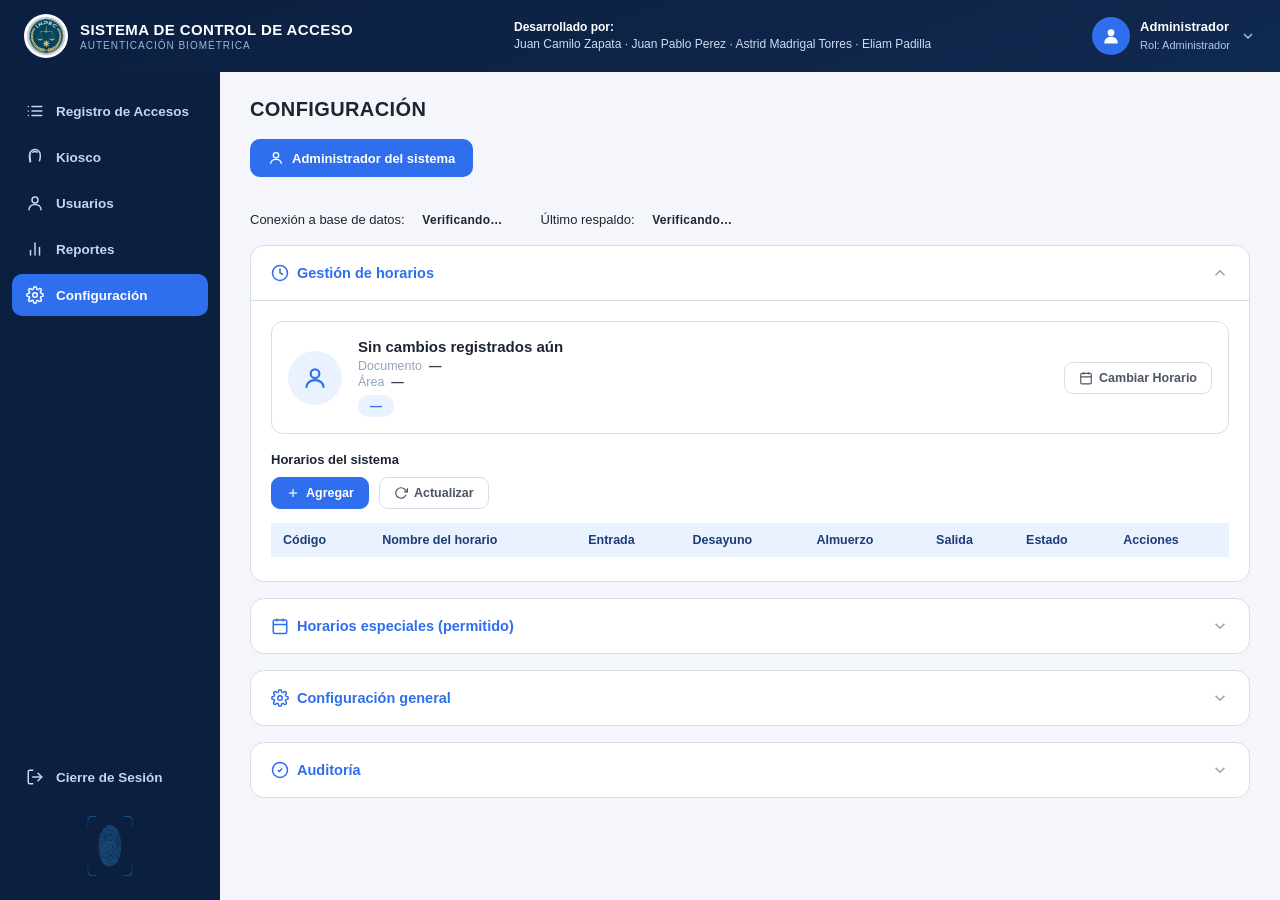
==== commit 2d349bf1: "cambios en modulo usuario y configuracion" ====
--- a/configuracion.html
+++ b/configuracion.html
@@ -118,7 +118,7 @@
               <div class="info">
                 <h4 id="tarjetaHorarioNombre">Sin cambios registrados aún</h4>
                 <p>Documento &nbsp;<strong id="tarjetaHorarioDocumento">—</strong></p>
-                <p>Categoría &nbsp;<strong id="tarjetaHorarioCategoria">—</strong></p>
+                <p>Área &nbsp;<strong id="tarjetaHorarioArea">—</strong></p>
                 <span class="schedule-chip" id="tarjetaHorarioChip">—</span>
               </div>
               <button class="btn-sm" onclick="abrirModalCambiarHorarioFuncionario()">
@@ -481,7 +481,7 @@
               <div class="info">
                 <h4 id="nombreFuncionarioSeleccionado"></h4>
                 <p>Documento &nbsp;<strong id="documentoFuncionarioSeleccionado"></strong></p>
-                <p>Categoría &nbsp;<strong id="categoriaFuncionarioSeleccionado"></strong></p>
+                <p>Área &nbsp;<strong id="areaFuncionarioSeleccionado"></strong></p>
                 <span class="schedule-chip" id="horarioActualFuncionarioSeleccionado"></span>
               </div>
             </div>
@@ -1302,7 +1302,7 @@
 
     document.getElementById('nombreFuncionarioSeleccionado').textContent = `${f.nombres} ${f.apellidos}`;
     document.getElementById('documentoFuncionarioSeleccionado').textContent = f.id_funcionario;
-    document.getElementById('categoriaFuncionarioSeleccionado').textContent = f.categoria || '-';
+        document.getElementById('areaFuncionarioSeleccionado').textContent = f.nombre_area || '-';
     document.getElementById('horarioActualFuncionarioSeleccionado').textContent = f.nombre_turno || 'Sin asignar';
 
     document.getElementById('listaFuncionariosHorario').style.display = 'none';
@@ -1340,10 +1340,24 @@
       return;
     }
 
-  function actualizarTarjetaHorario(nombreCompleto, documento, categoria, nombreHorario) {
+    const resultado = await window.pywebview.api.cambiar_horario_funcionario(idFuncionarioSeleccionadoHorario, idHorarioNuevo, motivo);
+    if (!resultado.ok) {
+      await mostrarAviso('No se pudo cambiar el horario: ' + resultado.error, 'Error');
+      return;
+    }
+
+    cerrarModalCambiarHorarioFuncionario();
+    const nombreSeleccionado = document.getElementById('nombreFuncionarioSeleccionado').textContent;
+    const areaSeleccionada = document.getElementById('areaFuncionarioSeleccionado').textContent;
+    const nombreHorarioNuevo = document.getElementById('selectNuevoHorarioFuncionario').selectedOptions[0].textContent;
+    actualizarTarjetaHorario(nombreSeleccionado, idFuncionarioSeleccionadoHorario, areaSeleccionada, nombreHorarioNuevo);
+    await mostrarAviso(resultado.mensaje, 'Éxito');
+  }
+
+  function actualizarTarjetaHorario(nombreCompleto, documento, area, nombreHorario) {
     document.getElementById('tarjetaHorarioNombre').textContent = nombreCompleto;
     document.getElementById('tarjetaHorarioDocumento').textContent = documento;
-    document.getElementById('tarjetaHorarioCategoria').textContent = categoria || '-';
+    document.getElementById('tarjetaHorarioArea').textContent = area || '-';
     document.getElementById('tarjetaHorarioChip').textContent = nombreHorario || 'Sin asignar';
   }
 
@@ -1352,21 +1366,7 @@
     if (!resultado.ok || !resultado.datos) return; // se queda con el placeholder inicial
 
     const d = resultado.datos;
-    actualizarTarjetaHorario(`${d.nombres} ${d.apellidos}`, d.id_funcionario, d.categoria, d.horario_nuevo);
-  }
-
-    const resultado = await window.pywebview.api.cambiar_horario_funcionario(idFuncionarioSeleccionadoHorario, idHorarioNuevo, motivo);
-    if (!resultado.ok) {
-      await mostrarAviso('No se pudo cambiar el horario: ' + resultado.error, 'Error');
-      return;
-    }
-
-    cerrarModalCambiarHorarioFuncionario();
-    const nombreSeleccionado = document.getElementById('nombreFuncionarioSeleccionado').textContent;
-    const categoriaSeleccionada = document.getElementById('categoriaFuncionarioSeleccionado').textContent;
-    const nombreHorarioNuevo = document.getElementById('selectNuevoHorarioFuncionario').selectedOptions[0].textContent;
-    actualizarTarjetaHorario(nombreSeleccionado, idFuncionarioSeleccionadoHorario, categoriaSeleccionada, nombreHorarioNuevo);
-    await mostrarAviso(resultado.mensaje, 'Éxito');
+    actualizarTarjetaHorario(`${d.nombres} ${d.apellidos}`, d.id_funcionario, d.nombre_area, d.horario_nuevo);
   }
 </script>
 </body>
